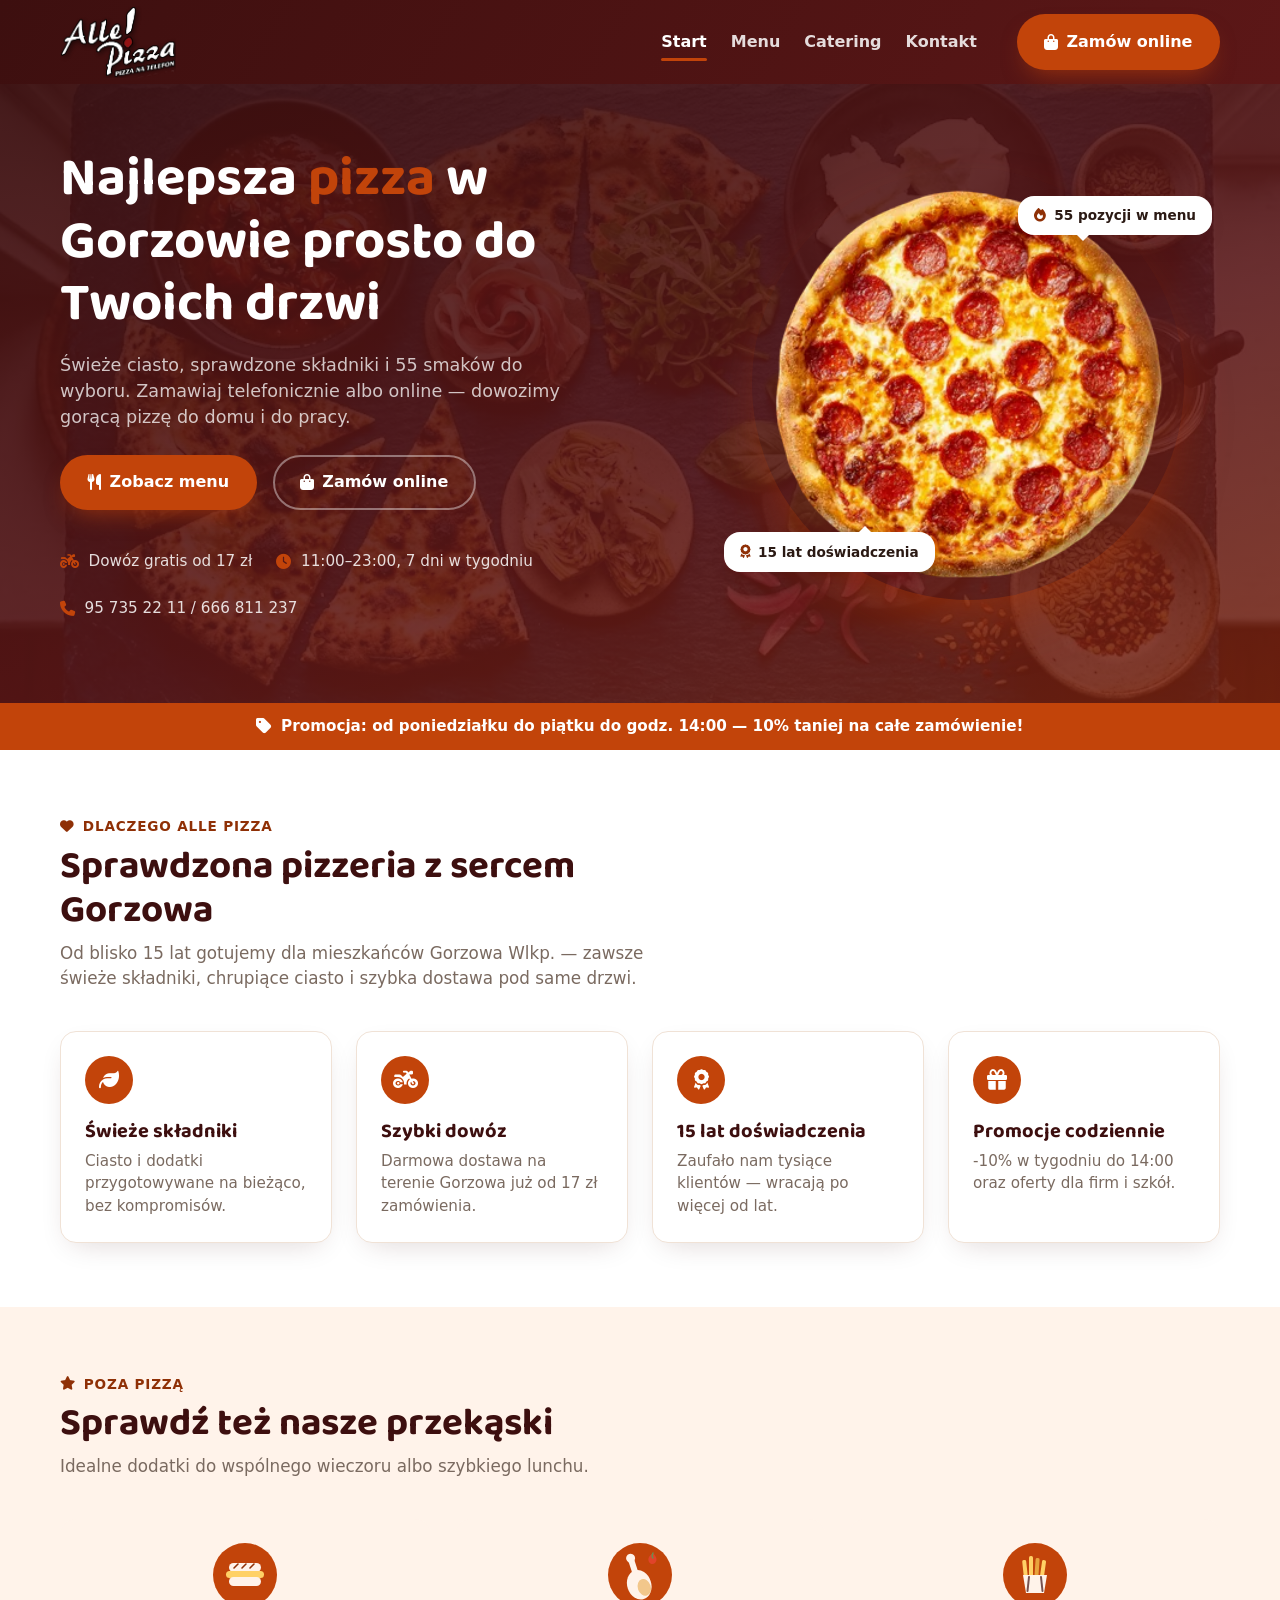
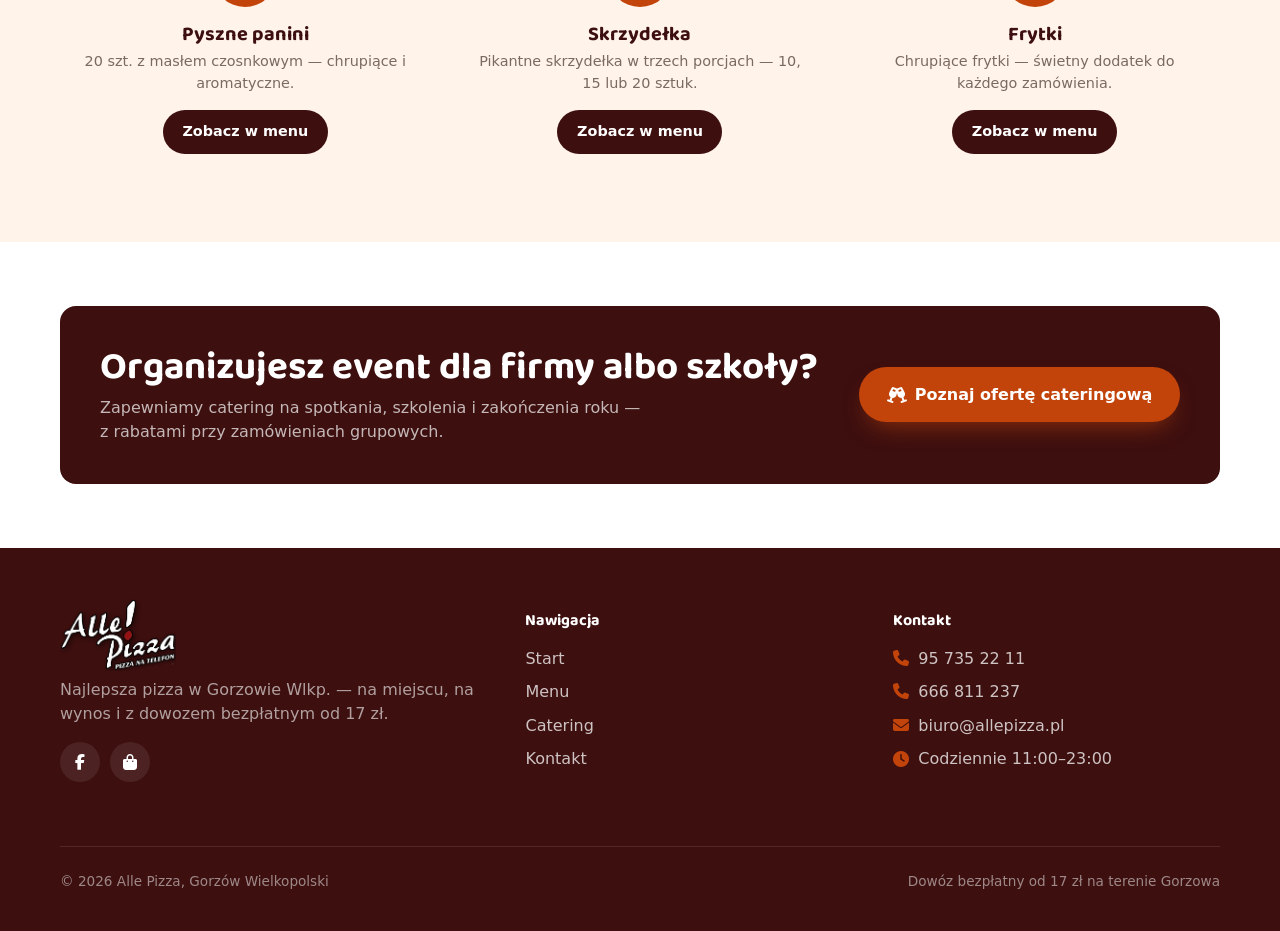
==== index.html @ 1a380988 "Add per-pizza photos, calzone freeform styling, and menu search - Real per-pizza photos for 51 of 55" ====
<!DOCTYPE html>
<html lang="pl">
<head>
  <meta charset="UTF-8" />
  <meta name="viewport" content="width=device-width, initial-scale=1.0" />
  <title>Alle Pizza Gorzów Wlkp. — najlepsza pizza na dowóz</title>
  <meta
    name="description"
    content="Alle Pizza w Gorzowie Wlkp. — pizza na telefon i online, dowóz gratis od 17 zł, 55 pozycji w menu, 15 lat doświadczenia. Zamów już dziś!"
  />

  <link rel="preconnect" href="https://fonts.googleapis.com" />
  <link rel="preconnect" href="https://fonts.gstatic.com" crossorigin />
  <link
    href="https://fonts.googleapis.com/css2?family=Baloo+2:wght@600;700;800&display=swap"
    rel="stylesheet"
  />
  <link
    rel="stylesheet"
    href="https://cdnjs.cloudflare.com/ajax/libs/font-awesome/6.5.2/css/all.min.css"
  />

  <link rel="stylesheet" href="css/base.css" />
  <link rel="stylesheet" href="css/header-nav.css" />
  <link rel="stylesheet" href="css/home.css" />
  <link rel="stylesheet" href="css/footer.css" />
</head>
<body>
  <a class="skip-link" href="#main">Przejdź do treści</a>

  <header class="header" data-header>
    <div class="container header__bar">
      <a href="index.html" class="logo">
        <img src="img/logo.webp" alt="Alle Pizza" width="241" height="149" />
      </a>

      <button class="nav__toggle" type="button" data-nav-toggle aria-expanded="false" aria-controls="primary-nav">
        <i class="fa-solid fa-bars" aria-hidden="true"></i>
        <span class="visually-hidden">Otwórz menu</span>
      </button>

      <nav class="nav" id="primary-nav" data-nav>
        <ul class="nav__list">
          <li><a class="nav__link nav__link--active" href="index.html">Start</a></li>
          <li><a class="nav__link" href="menu.html">Menu</a></li>
          <li><a class="nav__link" href="catering.html">Catering</a></li>
          <li><a class="nav__link" href="kontakt.html">Kontakt</a></li>
        </ul>
        <a class="btn btn--primary nav__cta" href="https://allepizza.papu.io/" target="_blank" rel="noopener">
          <i class="fa-solid fa-bag-shopping" aria-hidden="true"></i> Zamów online
        </a>
      </nav>
    </div>
  </header>
  <div class="nav-scrim" data-nav-scrim></div>

  <div class="mobile-callbar">
    <a href="tel:+48957352211" class="mobile-callbar__call">
      <i class="fa-solid fa-phone" aria-hidden="true"></i>
      Zadzwoń: 95 735 22 11
    </a>
    <span class="mobile-callbar__hours">
      <i class="fa-solid fa-clock" aria-hidden="true"></i>
      Czynne 11:00–23:00
    </span>
  </div>

  <main id="main">
    <section class="hero">
      <div class="hero__photo" aria-hidden="true">
        <picture>
          <source media="(max-width: 640px)" srcset="img/pizza-hero-mobile.webp">
          <img src="img/pizza-hero-desktop.webp" width="1024" height="559" alt="" loading="eager" decoding="async">
        </picture>
      </div>
      <div class="container hero__grid">
        <div>
          <h1>Najlepsza <em>pizza</em> w Gorzowie prosto do Twoich drzwi</h1>
          <p class="hero__lead">
            Świeże ciasto, sprawdzone składniki i 55 smaków do wyboru. Zamawiaj
            telefonicznie albo online — dowozimy gorącą pizzę do domu i do pracy.
          </p>
          <div class="hero__actions">
            <a class="btn btn--primary" href="menu.html"
              ><i class="fa-solid fa-utensils" aria-hidden="true"></i> Zobacz menu</a
            >
            <a
              class="btn btn--outline"
              href="https://allepizza.papu.io/"
              target="_blank"
              rel="noopener"
              ><i class="fa-solid fa-bag-shopping" aria-hidden="true"></i> Zamów
              online</a
            >
          </div>
          <div class="hero__facts">
            <span class="hero__fact"
              ><i class="fa-solid fa-motorcycle" aria-hidden="true"></i> Dowóz gratis
              od 17 zł</span
            >
            <span class="hero__fact"
              ><i class="fa-solid fa-clock" aria-hidden="true"></i> 11:00–23:00, 7 dni
              w tygodniu</span
            >
            <span class="hero__fact"
              ><i class="fa-solid fa-phone" aria-hidden="true"></i> 95 735 22 11 /
              666 811 237</span
            >
          </div>
        </div>

        <div class="hero__visual" aria-hidden="true">
          <span class="hero__chip hero__chip--top"
            ><i class="fa-solid fa-fire"></i> 55 pozycji w menu</span
          >
          <div class="hero__disc">
            <picture>
              <source media="(max-width: 640px)" srcset="img/pizza-photo-mobile.webp">
              <img src="img/pizza-photo-desktop.webp" width="360" height="360" alt="Pizza pepperoni Alle Pizza" loading="eager" decoding="async">
            </picture>
          </div>
          <span class="hero__chip hero__chip--bottom"
            ><i class="fa-solid fa-award"></i> 15 lat doświadczenia</span
          >
        </div>
      </div>
    </section>

    <div class="promo">
      <div class="container promo__inner">
        <i class="fa-solid fa-tag" aria-hidden="true"></i>
        Promocja: od poniedziałku do piątku do godz. 14:00 — 10% taniej na całe
        zamówienie!
      </div>
    </div>

    <section class="section">
      <div class="container">
        <div class="section__heading">
          <span class="section__eyebrow"
            ><i class="fa-solid fa-heart" aria-hidden="true"></i> Dlaczego Alle
            Pizza</span
          >
          <h2>Sprawdzona pizzeria z sercem Gorzowa</h2>
          <p>
            Od blisko 15 lat gotujemy dla mieszkańców Gorzowa Wlkp. — zawsze świeże
            składniki, chrupiące ciasto i szybka dostawa pod same drzwi.
          </p>
        </div>

        <div class="highlights">
          <article class="highlight-card">
            <span class="icon-badge"
              ><i class="fa-solid fa-leaf" aria-hidden="true"></i
            ></span>
            <h3>Świeże składniki</h3>
            <p>Ciasto i dodatki przygotowywane na bieżąco, bez kompromisów.</p>
          </article>
          <article class="highlight-card">
            <span class="icon-badge"
              ><i class="fa-solid fa-motorcycle" aria-hidden="true"></i
            ></span>
            <h3>Szybki dowóz</h3>
            <p>Darmowa dostawa na terenie Gorzowa już od 17 zł zamówienia.</p>
          </article>
          <article class="highlight-card">
            <span class="icon-badge"
              ><i class="fa-solid fa-award" aria-hidden="true"></i
            ></span>
            <h3>15 lat doświadczenia</h3>
            <p>Zaufało nam tysiące klientów — wracają po więcej od lat.</p>
          </article>
          <article class="highlight-card">
            <span class="icon-badge"
              ><i class="fa-solid fa-gift" aria-hidden="true"></i
            ></span>
            <h3>Promocje codziennie</h3>
            <p>-10% w tygodniu do 14:00 oraz oferty dla firm i szkół.</p>
          </article>
        </div>
      </div>
    </section>

    <section class="section section--cream">
      <div class="container">
        <div class="section__heading">
          <span class="section__eyebrow"
            ><i class="fa-solid fa-star" aria-hidden="true"></i> Poza pizzą</span
          >
          <h2>Sprawdź też nasze przekąski</h2>
          <p>Idealne dodatki do wspólnego wieczoru albo szybkiego lunchu.</p>
        </div>

        <div class="teaser-grid">
          <article class="teaser-card">
            <img src="img/icons/panini.svg" alt="" class="snack-icon" width="64" height="64" loading="lazy">
            <h3>Pyszne panini</h3>
            <p>20 szt. z masłem czosnkowym — chrupiące i aromatyczne.</p>
            <a class="btn btn--dark btn--sm" href="menu.html#przekaski">Zobacz w menu</a>
          </article>
          <article class="teaser-card">
            <img src="img/icons/skrzydelka.svg" alt="" class="snack-icon" width="64" height="64" loading="lazy">
            <h3>Skrzydełka</h3>
            <p>Pikantne skrzydełka w trzech porcjach — 10, 15 lub 20 sztuk.</p>
            <a class="btn btn--dark btn--sm" href="menu.html#przekaski">Zobacz w menu</a>
          </article>
          <article class="teaser-card">
            <img src="img/icons/frytki.svg" alt="" class="snack-icon" width="64" height="64" loading="lazy">
            <h3>Frytki</h3>
            <p>Chrupiące frytki — świetny dodatek do każdego zamówienia.</p>
            <a class="btn btn--dark btn--sm" href="menu.html#przekaski">Zobacz w menu</a>
          </article>
        </div>
      </div>
    </section>

    <section class="section">
      <div class="container">
        <div class="cta-banner">
          <div>
            <h2>Organizujesz event dla firmy albo szkoły?</h2>
            <p>
              Zapewniamy catering na spotkania, szkolenia i zakończenia roku — z
              rabatami przy zamówieniach grupowych.
            </p>
          </div>
          <a class="btn btn--primary" href="catering.html"
            ><i class="fa-solid fa-champagne-glasses" aria-hidden="true"></i>
            Poznaj ofertę cateringową</a
          >
        </div>
      </div>
    </section>
  </main>

  <footer class="footer">
    <div class="container footer__grid">
      <div>
        <a href="index.html" class="logo footer__logo">
          <img src="img/logo.webp" alt="Alle Pizza" width="241" height="149" />
        </a>
        <p class="footer__tagline">
          Najlepsza pizza w Gorzowie Wlkp. — na miejscu, na wynos i z dowozem
          bezpłatnym od 17 zł.
        </p>
        <div class="footer__social">
          <a
            href="https://www.facebook.com/pages/ALLE-Pizza/259133014165395"
            target="_blank"
            rel="noopener"
            aria-label="Alle Pizza na Facebooku"
            ><i class="fa-brands fa-facebook-f" aria-hidden="true"></i
          ></a>
          <a
            href="https://allepizza.papu.io/"
            target="_blank"
            rel="noopener"
            aria-label="Zamów online"
            ><i class="fa-solid fa-bag-shopping" aria-hidden="true"></i
          ></a>
        </div>
      </div>

      <div>
        <h3 class="footer__heading">Nawigacja</h3>
        <ul class="footer__list">
          <li><a href="index.html">Start</a></li>
          <li><a href="menu.html">Menu</a></li>
          <li><a href="catering.html">Catering</a></li>
          <li><a href="kontakt.html">Kontakt</a></li>
        </ul>
      </div>

      <div>
        <h3 class="footer__heading">Kontakt</h3>
        <ul class="footer__list">
          <li class="footer__item">
            <i class="fa-solid fa-phone" aria-hidden="true"></i>
            <a href="tel:+48957352211">95 735 22 11</a>
          </li>
          <li class="footer__item">
            <i class="fa-solid fa-phone" aria-hidden="true"></i>
            <a href="tel:+48666811237">666 811 237</a>
          </li>
          <li class="footer__item">
            <i class="fa-solid fa-envelope" aria-hidden="true"></i>
            <a href="mailto:biuro@allepizza.pl">biuro@allepizza.pl</a>
          </li>
          <li class="footer__item">
            <i class="fa-solid fa-clock" aria-hidden="true"></i>
            <span>Codziennie 11:00–23:00</span>
          </li>
        </ul>
      </div>
    </div>

    <div class="container footer__bottom">
      <span>&copy; <span data-year></span> Alle Pizza, Gorzów Wielkopolski</span>
      <span>Dowóz bezpłatny od 17 zł na terenie Gorzowa</span>
    </div>
  </footer>

  <script src="js/script.js"></script>
</body>
</html>
---- css/base.css ----
/* ===== 01. RESET ===== */
*,
*::before,
*::after {
  box-sizing: border-box;
}

* {
  margin: 0;
}

html {
  -webkit-text-size-adjust: 100%;
}

body {
  min-height: 100svh;
  line-height: 1.5;
  -webkit-font-smoothing: antialiased;
}

img,
picture,
svg {
  display: block;
  max-width: 100%;
}

input,
button,
textarea,
select {
  font: inherit;
}

a {
  color: inherit;
  text-decoration: none;
}

ul,
ol {
  list-style: none;
  padding: 0;
}

table {
  border-collapse: collapse;
  width: 100%;
}

@media (prefers-reduced-motion: reduce) {
  *,
  *::before,
  *::after {
    animation-duration: 0.01ms !important;
    animation-iteration-count: 1 !important;
    transition-duration: 0.01ms !important;
    scroll-behavior: auto !important;
  }
}

/* ===== 02. CSS CUSTOM PROPERTIES ===== */
:root {
  /* Colors — warm red/orange palette close to Alle Pizza's original brand red */
  --navy: #3d0f0f;
  --navy-light: #5c1717;
  --orange: #c2440a;
  --orange-dark: #8f3006;
  --cream: #fff3ea;
  --white: #ffffff;
  --text: #2b1a14;
  --text-muted: #7a6a60;
  --border: #f0e2d6;
  --success: #2f9e59;

  /* Typography */
  --font-display: "Baloo 2", "Segoe UI", system-ui, sans-serif;
  --font-body:
    system-ui, -apple-system, "Segoe UI", Roboto, Arial, sans-serif;

  /* Spacing */
  --space-xs: 0.5rem;
  --space-sm: 1rem;
  --space-md: 1.5rem;
  --space-lg: 2.5rem;
  --space-xl: 4rem;

  /* Misc */
  --radius-sm: 8px;
  --radius-md: 16px;
  --radius-pill: 999px;
  --shadow-card: 0 10px 30px -12px rgba(61, 15, 15, 0.2);
  --container-width: 1160px;
}

/* ===== 03. BASE TYPOGRAPHY ===== */
body {
  font-family: var(--font-body);
  color: var(--text);
  background: var(--white);
}

h1,
h2,
h3,
h4 {
  font-family: var(--font-display);
  font-weight: 700;
  line-height: 1.15;
  color: var(--navy);
}

h1 {
  font-size: clamp(2.2rem, 4vw + 1rem, 3.4rem);
}

h2 {
  font-size: clamp(1.7rem, 2.5vw + 1rem, 2.4rem);
}

h3 {
  font-size: 1.25rem;
}

p {
  color: var(--text-muted);
}

/* ===== 04. LAYOUT UTILITIES ===== */
.container {
  width: min(100% - 2.5rem, var(--container-width));
  margin-inline: auto;
}

.section {
  padding-block: var(--space-xl);
}

.section--cream {
  background: var(--cream);
}

.section__eyebrow {
  display: inline-flex;
  align-items: center;
  gap: 0.5rem;
  color: var(--orange-dark);
  font-weight: 700;
  text-transform: uppercase;
  letter-spacing: 0.06em;
  font-size: 0.85rem;
  margin-bottom: var(--space-xs);
}

.section__heading {
  max-width: 40rem;
  margin-bottom: var(--space-lg);
}

.section__heading p {
  margin-top: var(--space-xs);
  font-size: 1.05rem;
}

.visually-hidden {
  position: absolute;
  width: 1px;
  height: 1px;
  padding: 0;
  margin: -1px;
  overflow: hidden;
  clip: rect(0, 0, 0, 0);
  white-space: nowrap;
  border: 0;
}

/* ===== 05. BUTTONS ===== */
.btn {
  display: inline-flex;
  align-items: center;
  justify-content: center;
  gap: 0.5rem;
  padding: 0.85rem 1.6rem;
  border-radius: var(--radius-pill);
  font-weight: 700;
  font-size: 1rem;
  border: 2px solid transparent;
  cursor: pointer;
  transition:
    transform 0.15s ease,
    box-shadow 0.15s ease,
    background-color 0.15s ease,
    color 0.15s ease;
}

.btn:focus-visible {
  outline: 3px solid var(--orange-dark);
  outline-offset: 2px;
}

.btn--primary {
  background: var(--orange);
  color: var(--white);
  box-shadow: 0 12px 24px -10px rgba(194, 68, 10, 0.65);
}

.btn--primary:hover {
  background: var(--orange-dark);
  transform: translateY(-1px);
}

.btn--outline {
  background: transparent;
  color: var(--white);
  border-color: rgba(255, 255, 255, 0.4);
}

.btn--outline:hover {
  border-color: var(--white);
  transform: translateY(-1px);
}

.btn--dark {
  background: var(--navy);
  color: var(--white);
}

.btn--dark:hover {
  background: var(--navy-light);
  transform: translateY(-1px);
}

.btn--sm {
  padding: 0.55rem 1.1rem;
  font-size: 0.9rem;
}

/* ===== 06. ICON BADGE ===== */
.icon-badge {
  display: inline-flex;
  align-items: center;
  justify-content: center;
  width: 3rem;
  height: 3rem;
  border-radius: 50%;
  background: var(--orange);
  color: var(--white);
  font-size: 1.25rem;
  flex-shrink: 0;
}

.icon-badge--lg {
  width: 4rem;
  height: 4rem;
  font-size: 1.6rem;
}

.icon-badge--navy {
  background: var(--navy);
}

/* ===== 07. SKIP LINK ===== */
.skip-link {
  position: absolute;
  top: -3rem;
  left: var(--space-sm);
  background: var(--navy);
  color: var(--white);
  padding: 0.75rem 1.25rem;
  border-radius: var(--radius-sm);
  z-index: 200;
  transition: top 0.15s ease;
}

.skip-link:focus {
  top: var(--space-sm);
}

/* ===== 08. PAGE HERO (Menu / Catering / Kontakt banner) ===== */
.page-hero {
  position: relative;
  overflow: hidden;
  color: var(--white);
  padding-block: var(--space-lg);
  text-align: center;
}

.page-hero__photo {
  position: absolute;
  inset: 0;
  z-index: 0;
}

.page-hero__photo picture,
.page-hero__photo img {
  display: block;
  width: 100%;
  height: 100%;
  object-fit: cover;
}

.page-hero::before {
  content: "";
  position: absolute;
  inset: 0;
  z-index: 1;
  background: linear-gradient(120deg, rgba(61, 15, 15, 0.9), rgba(92, 23, 23, 0.82));
}

.page-hero > .container {
  position: relative;
  z-index: 2;
}

.page-hero h1 {
  color: var(--white);
  margin-bottom: 0.4rem;
}

.page-hero p {
  color: rgba(255, 255, 255, 0.7);
}
---- css/header-nav.css ----
/* ===== 01. HEADER SHELL ===== */
.header {
  position: sticky;
  top: 0;
  z-index: 100;
  background: linear-gradient(120deg, var(--navy), var(--navy-light));
  color: var(--white);
  transition: box-shadow 0.2s ease;
}

.header--scrolled {
  box-shadow: 0 12px 30px -14px rgba(0, 0, 0, 0.6);
}

.header__bar {
  display: flex;
  align-items: center;
  justify-content: space-between;
  gap: var(--space-md);
  padding-block: 0.9rem;
}

/* ===== 03. LOGO ===== */
.logo {
  display: inline-flex;
  align-items: center;
}

.logo img {
  display: block;
  height: 4.5rem;
  width: auto;
  margin-block: -0.85rem;
}

/* ===== 04. NAV ===== */
.nav {
  display: flex;
  align-items: center;
  gap: var(--space-lg);
}

.nav__list {
  display: flex;
  align-items: center;
  gap: var(--space-md);
  font-weight: 600;
}

.nav__link {
  position: relative;
  padding-block: 0.35rem;
  color: rgba(255, 255, 255, 0.85);
}

.nav__link:hover {
  color: var(--white);
}

.nav__link--active {
  color: var(--white);
}

.nav__link--active::after {
  content: "";
  position: absolute;
  left: 0;
  right: 0;
  bottom: -4px;
  height: 3px;
  border-radius: var(--radius-pill);
  background: var(--orange);
}

.nav__cta {
  display: none;
}

/* ===== 05. MOBILE TOGGLE ===== */
.nav__toggle {
  display: none;
  background: none;
  border: none;
  color: var(--white);
  font-size: 1.5rem;
  padding: 0.25rem;
  cursor: pointer;
}

.nav__toggle:focus-visible {
  outline: 2px solid var(--orange);
  outline-offset: 2px;
}

@media (min-width: 861px) {
  .nav__cta {
    display: inline-flex;
  }
}

@media (max-width: 860px) {
  .nav__toggle {
    display: inline-flex;
  }

  .nav {
    position: fixed;
    inset: 0 0 0 30%;
    flex-direction: column;
    align-items: stretch;
    justify-content: flex-start;
    gap: 0;
    background: var(--navy);
    padding: 5.5rem var(--space-md) var(--space-md);
    transform: translateX(100%);
    transition: transform 0.25s ease;
  }

  .nav.is-open {
    transform: translateX(0);
  }

  .nav__list {
    flex-direction: column;
    align-items: stretch;
    gap: 0;
  }

  .nav__link {
    display: block;
    padding: 0.9rem 0;
    border-bottom: 1px solid rgba(255, 255, 255, 0.08);
  }

  .nav__cta {
    display: inline-flex;
    margin-top: var(--space-md);
  }
}

.nav-scrim {
  display: none;
}

.nav-scrim.is-open {
  display: block;
  position: fixed;
  inset: 0;
  background: rgba(12, 18, 48, 0.55);
  z-index: 90;
}

/* ===== 06. MOBILE CALL BAR ===== */
.mobile-callbar {
  display: none;
}

@media (max-width: 640px) {
  body {
    padding-bottom: 4.5rem;
  }

  .mobile-callbar {
    display: flex;
    align-items: center;
    justify-content: space-between;
    gap: 0.6rem;
    position: fixed;
    left: 0;
    right: 0;
    bottom: 0;
    z-index: 95;
    background: var(--navy);
    padding: 0.65rem 0.75rem;
    box-shadow: 0 -10px 24px -12px rgba(0, 0, 0, 0.5);
  }

  .mobile-callbar__call {
    display: inline-flex;
    align-items: center;
    justify-content: center;
    gap: 0.5rem;
    flex: 1;
    background: var(--orange);
    color: var(--white);
    font-weight: 700;
    font-size: 0.9rem;
    padding: 0.7rem 1rem;
    border-radius: var(--radius-pill);
  }

  .mobile-callbar__hours {
    display: inline-flex;
    align-items: center;
    gap: 0.35rem;
    color: rgba(255, 255, 255, 0.85);
    font-size: 0.78rem;
    white-space: nowrap;
    flex-shrink: 0;
  }

  .mobile-callbar__hours i {
    color: var(--orange);
  }
}
---- css/home.css ----
/* ===== 01. HERO ===== */
.hero {
  color: var(--white);
  padding-block: var(--space-xl) calc(var(--space-xl) * 1.3);
  position: relative;
  overflow: hidden;
}

.hero__photo {
  position: absolute;
  inset: 0;
  z-index: 0;
}

.hero__photo picture,
.hero__photo img {
  display: block;
  width: 100%;
  height: 100%;
  object-fit: cover;
}

.hero::before {
  content: "";
  position: absolute;
  inset: 0;
  z-index: 1;
  background: linear-gradient(160deg, rgba(61, 15, 15, 0.93) 0%, rgba(92, 23, 23, 0.88) 60%, rgba(122, 36, 16, 0.85) 100%);
}

.hero__grid {
  position: relative;
  z-index: 2;
  display: grid;
  grid-template-columns: 1.1fr 0.9fr;
  gap: var(--space-lg);
  align-items: center;
}

.hero h1 {
  color: var(--white);
  margin-bottom: var(--space-sm);
}

.hero h1 em {
  font-style: normal;
  color: var(--orange);
}

.hero__lead {
  color: rgba(255, 255, 255, 0.75);
  font-size: 1.1rem;
  max-width: 32rem;
  margin-bottom: var(--space-md);
}

.hero__actions {
  display: flex;
  flex-wrap: wrap;
  gap: var(--space-sm);
  margin-bottom: var(--space-lg);
}

.hero__facts {
  display: flex;
  flex-wrap: wrap;
  gap: var(--space-md);
}

.hero__fact {
  display: flex;
  align-items: center;
  gap: 0.6rem;
  font-size: 0.95rem;
  color: rgba(255, 255, 255, 0.85);
}

.hero__fact i {
  color: var(--orange);
}

/* ===== 02. HERO VISUAL (photo disc) ===== */
.hero__visual {
  position: relative;
  display: grid;
  place-items: center;
}

.hero__disc {
  position: relative;
  z-index: 1;
  width: min(27rem, 100%);
  aspect-ratio: 1;
  border-radius: 50%;
  overflow: hidden;
  box-shadow: 0 30px 60px -20px rgba(194, 68, 10, 0.55);
}

.hero__disc picture {
  display: block;
  width: 100%;
  height: 100%;
}

.hero__disc img {
  display: block;
  width: 100%;
  height: 100%;
  object-fit: cover;
  animation: hero-disc-spin 35s linear infinite;
}

@keyframes hero-disc-spin {
  from {
    transform: rotate(0deg);
  }
  to {
    transform: rotate(360deg);
  }
}

@media (prefers-reduced-motion: reduce) {
  .hero__disc img {
    animation: none;
  }
}

.hero__chip {
  position: absolute;
  z-index: 2;
  display: flex;
  align-items: center;
  gap: 0.5rem;
  background: var(--white);
  color: var(--text);
  padding: 0.6rem 1rem;
  border-radius: var(--radius-md);
  box-shadow: var(--shadow-card);
  font-weight: 700;
  font-size: 0.85rem;
}

.hero__chip i {
  color: var(--orange-dark);
}

/* Speech-bubble tail, pointing toward the center of the pizza */
.hero__chip::after {
  content: "";
  position: absolute;
  width: 0;
  height: 0;
  border: 7px solid transparent;
}

.hero__chip--top {
  top: 1.75rem;
  right: 0.5rem;
}

.hero__chip--top::after {
  bottom: -6px;
  left: 30%;
  border-bottom: none;
  border-top-color: var(--white);
}

.hero__chip--bottom {
  bottom: 1.75rem;
  left: 0.5rem;
}

.hero__chip--bottom::after {
  top: -6px;
  right: 30%;
  border-top: none;
  border-bottom-color: var(--white);
}

/* ===== 03. PROMO RIBBON ===== */
.promo {
  background: var(--orange);
  color: var(--white);
}

.promo__inner {
  display: flex;
  flex-wrap: wrap;
  align-items: center;
  justify-content: center;
  gap: 0.6rem;
  padding-block: 0.75rem;
  text-align: center;
  font-weight: 700;
  font-size: 0.95rem;
}

.promo__inner i {
  font-size: 1.1rem;
}

/* ===== 04. HIGHLIGHTS ===== */
.highlights {
  display: grid;
  grid-template-columns: repeat(4, 1fr);
  gap: var(--space-md);
}

.highlight-card {
  background: var(--white);
  border: 1px solid var(--border);
  border-radius: var(--radius-md);
  padding: var(--space-md);
  text-align: left;
  box-shadow: var(--shadow-card);
}

.highlight-card .icon-badge {
  margin-bottom: var(--space-sm);
}

.highlight-card h3 {
  margin-bottom: 0.4rem;
}

.highlight-card p {
  font-size: 0.95rem;
}

/* ===== 05. TEASER PRODUCTS ===== */
.teaser-grid {
  display: grid;
  grid-template-columns: repeat(3, 1fr);
  gap: var(--space-md);
}

.teaser-card {
  background: var(--cream);
  border-radius: var(--radius-md);
  padding: var(--space-md);
  text-align: center;
  transition: transform 0.15s ease;
}

.teaser-card:hover {
  transform: translateY(-4px);
}

.teaser-card .icon-badge {
  margin-inline: auto;
  margin-bottom: var(--space-sm);
}

.teaser-card .snack-icon {
  display: block;
  width: 4rem;
  height: 4rem;
  margin-inline: auto;
  margin-bottom: var(--space-sm);
}

.teaser-card h3 {
  margin-bottom: 0.3rem;
}

.teaser-card p {
  font-size: 0.9rem;
  margin-bottom: var(--space-sm);
}

/* ===== 06. CATERING CTA ===== */
.cta-banner {
  background: var(--navy);
  color: var(--white);
  border-radius: var(--radius-md);
  padding: var(--space-lg);
  display: flex;
  align-items: center;
  justify-content: space-between;
  gap: var(--space-lg);
  flex-wrap: wrap;
}

.cta-banner h2 {
  color: var(--white);
  margin-bottom: 0.4rem;
}

.cta-banner p {
  color: rgba(255, 255, 255, 0.7);
  max-width: 34rem;
}

/* ===== 07. RESPONSIVE ===== */
@media (max-width: 900px) {
  .hero__grid {
    grid-template-columns: 1fr;
  }

  .hero__visual {
    order: -1;
  }

  .hero__disc {
    width: 17rem;
  }

  .highlights {
    grid-template-columns: repeat(2, 1fr);
  }

  .teaser-grid {
    grid-template-columns: 1fr;
  }
}

@media (max-width: 560px) {
  .highlights {
    grid-template-columns: 1fr;
  }

  .cta-banner {
    flex-direction: column;
    align-items: flex-start;
  }
}
---- css/footer.css ----
/* ===== 01. FOOTER SHELL ===== */
.footer {
  background: var(--navy);
  color: rgba(255, 255, 255, 0.75);
  padding-block: var(--space-xl) var(--space-lg);
}

.footer__grid {
  display: grid;
  grid-template-columns: 1.3fr 1fr 1fr;
  gap: var(--space-lg);
}

.footer__heading {
  color: var(--white);
  font-size: 1rem;
  margin-bottom: var(--space-sm);
}

.footer__logo {
  margin-bottom: var(--space-sm);
}

.footer__tagline {
  max-width: 26rem;
  color: rgba(255, 255, 255, 0.6);
}

/* ===== 02. FOOTER LISTS/LINKS ===== */
.footer__list {
  display: flex;
  flex-direction: column;
  gap: 0.6rem;
}

.footer__list a:hover {
  color: var(--orange);
}

.footer__item {
  display: inline-flex;
  align-items: flex-start;
  gap: 0.6rem;
}

.footer__item i {
  color: var(--orange);
  margin-top: 0.2rem;
  flex-shrink: 0;
}

/* ===== 03. SOCIAL/PLATFORM ICONS ===== */
.footer__social {
  display: flex;
  gap: 0.6rem;
  margin-top: var(--space-sm);
}

.footer__social a {
  display: inline-flex;
  align-items: center;
  justify-content: center;
  width: 2.5rem;
  height: 2.5rem;
  border-radius: 50%;
  background: rgba(255, 255, 255, 0.08);
  color: var(--white);
  transition:
    background-color 0.15s ease,
    transform 0.15s ease;
}

.footer__social a:hover {
  background: var(--orange);
  transform: translateY(-2px);
}

/* ===== 04. BOTTOM BAR ===== */
.footer__bottom {
  margin-top: var(--space-xl);
  padding-top: var(--space-md);
  border-top: 1px solid rgba(255, 255, 255, 0.1);
  display: flex;
  flex-wrap: wrap;
  gap: var(--space-sm);
  justify-content: space-between;
  font-size: 0.85rem;
  color: rgba(255, 255, 255, 0.5);
}

@media (max-width: 780px) {
  .footer__grid {
    grid-template-columns: 1fr;
    gap: var(--space-lg);
  }
}
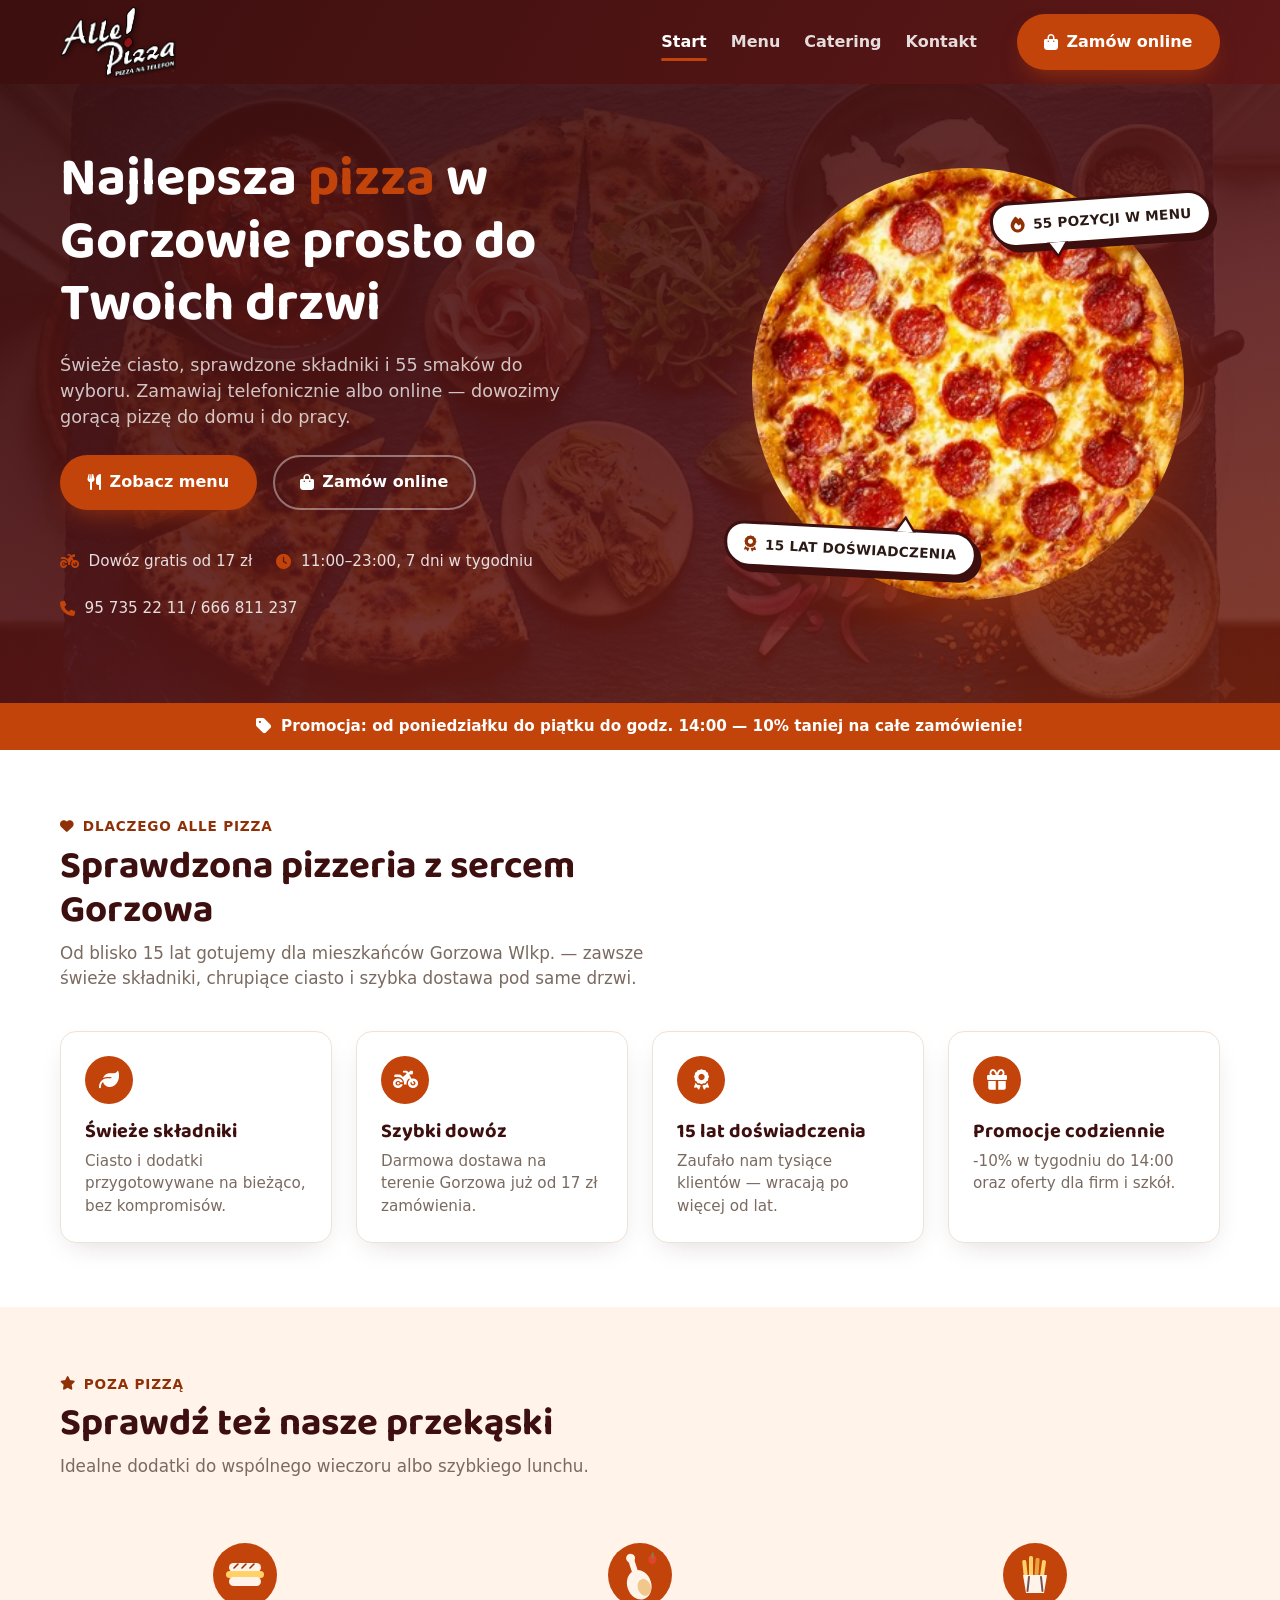
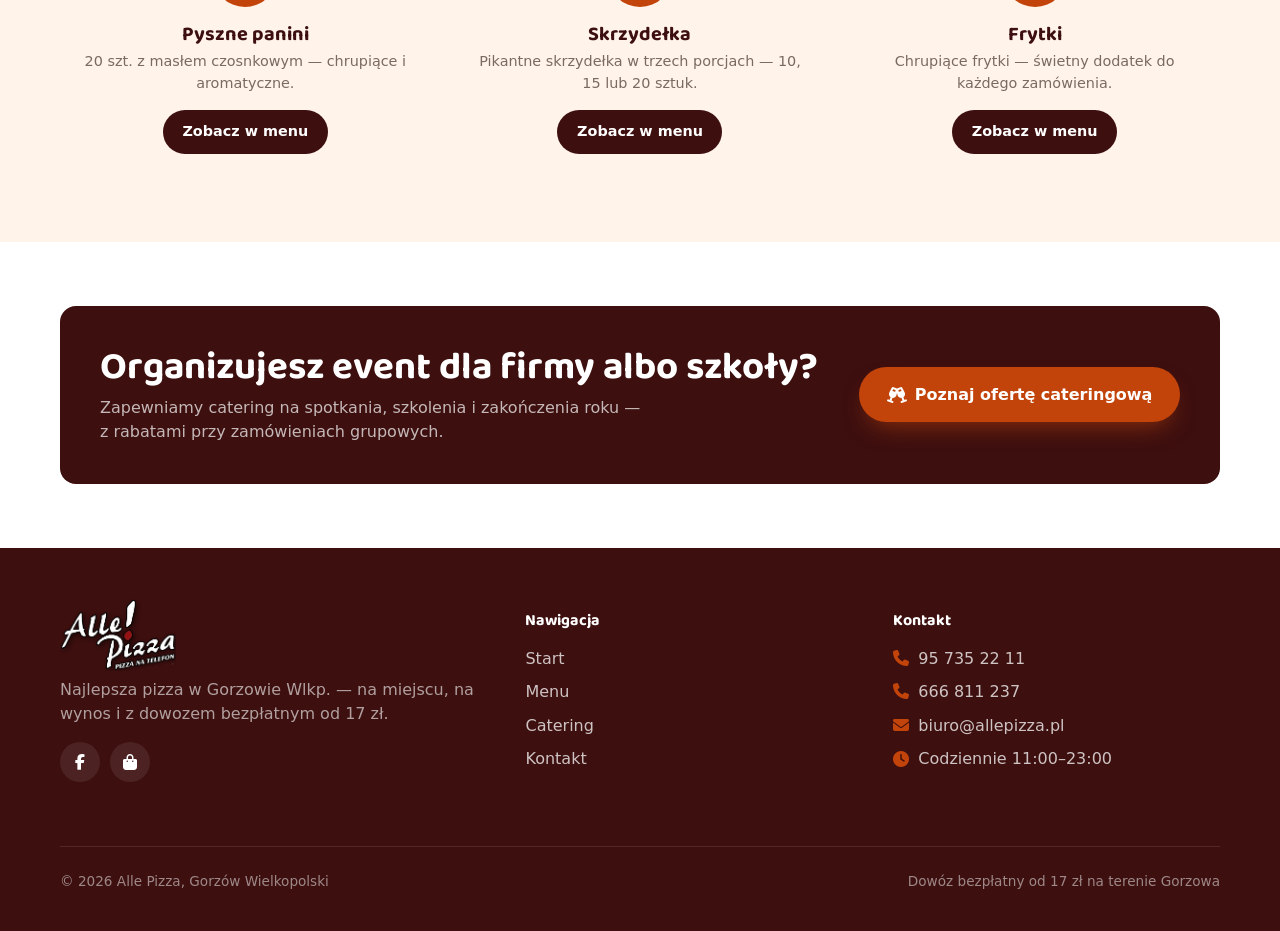
==== commit aff72b5a: "Polish hero visuals, mobile call popup, and mobile nav dropdown Zoom the hero pizza photo to fill it" ====
--- a/index.html
+++ b/index.html
@@ -9,6 +9,11 @@
     content="Alle Pizza w Gorzowie Wlkp. — pizza na telefon i online, dowóz gratis od 17 zł, 55 pozycji w menu, 15 lat doświadczenia. Zamów już dziś!"
   />
 
+  <link rel="icon" type="image/svg+xml" href="img/favicon.svg" />
+  <link rel="icon" type="image/png" sizes="48x48" href="img/favicon-48.png" />
+  <link rel="icon" type="image/png" sizes="96x96" href="img/favicon-96.png" />
+  <link rel="apple-touch-icon" href="img/apple-touch-icon.png" />
+
   <link rel="preconnect" href="https://fonts.googleapis.com" />
   <link rel="preconnect" href="https://fonts.gstatic.com" crossorigin />
   <link
@@ -35,7 +40,11 @@
       </a>
 
       <button class="nav__toggle" type="button" data-nav-toggle aria-expanded="false" aria-controls="primary-nav">
-        <i class="fa-solid fa-bars" aria-hidden="true"></i>
+        <span class="nav__toggle-bars" aria-hidden="true">
+          <span></span>
+          <span></span>
+          <span></span>
+        </span>
         <span class="visually-hidden">Otwórz menu</span>
       </button>
 
@@ -55,14 +64,34 @@
   <div class="nav-scrim" data-nav-scrim></div>
 
   <div class="mobile-callbar">
-    <a href="tel:+48957352211" class="mobile-callbar__call">
-      <i class="fa-solid fa-phone" aria-hidden="true"></i>
-      Zadzwoń: 95 735 22 11
-    </a>
     <span class="mobile-callbar__hours">
       <i class="fa-solid fa-clock" aria-hidden="true"></i>
       Czynne 11:00–23:00
     </span>
+    <button
+      type="button"
+      class="mobile-callbar__call"
+      data-call-toggle
+      aria-haspopup="dialog"
+      aria-expanded="false"
+    >
+      <i class="fa-solid fa-phone" aria-hidden="true"></i>
+      Zadzwoń
+    </button>
+  </div>
+
+  <div class="call-modal" data-call-modal>
+    <div class="call-modal__scrim" data-call-modal-scrim></div>
+    <div class="call-modal__panel" role="dialog" aria-modal="true" aria-label="Wybierz numer telefonu">
+      <h2 class="call-modal__title">Wybierz numer</h2>
+      <a href="tel:+48957352211" class="call-modal__option">
+        <i class="fa-solid fa-phone" aria-hidden="true"></i> 95 735 22 11
+      </a>
+      <a href="tel:+48666811237" class="call-modal__option">
+        <i class="fa-solid fa-phone" aria-hidden="true"></i> 666 811 237
+      </a>
+      <button type="button" class="call-modal__cancel" data-call-modal-close>Anuluj</button>
+    </div>
   </div>
 
   <main id="main">
--- a/css/header-nav.css
+++ b/css/header-nav.css
@@ -79,10 +79,11 @@
 /* ===== 05. MOBILE TOGGLE ===== */
 .nav__toggle {
   display: none;
+  align-items: center;
+  justify-content: center;
   background: none;
   border: none;
   color: var(--white);
-  font-size: 1.5rem;
   padding: 0.25rem;
   cursor: pointer;
 }
@@ -92,6 +93,54 @@
   outline-offset: 2px;
 }
 
+/* Hamburger bars that spring into an X when the menu opens */
+.nav__toggle-bars {
+  position: relative;
+  display: inline-block;
+  width: 22px;
+  height: 16px;
+}
+
+.nav__toggle-bars span {
+  position: absolute;
+  left: 0;
+  width: 100%;
+  height: 2px;
+  border-radius: var(--radius-pill);
+  background: var(--white);
+  transition: transform 0.35s cubic-bezier(0.68, -0.5, 0.27, 1.4),
+    opacity 0.2s ease, background-color 0.2s ease;
+}
+
+.nav__toggle-bars span:nth-child(1) {
+  top: 0;
+}
+
+.nav__toggle-bars span:nth-child(2) {
+  top: 7px;
+}
+
+.nav__toggle-bars span:nth-child(3) {
+  top: 14px;
+}
+
+.nav__toggle[aria-expanded="true"] .nav__toggle-bars span {
+  background: var(--orange);
+}
+
+.nav__toggle[aria-expanded="true"] .nav__toggle-bars span:nth-child(1) {
+  transform: translateY(7px) rotate(45deg);
+}
+
+.nav__toggle[aria-expanded="true"] .nav__toggle-bars span:nth-child(2) {
+  opacity: 0;
+  transform: scaleX(0);
+}
+
+.nav__toggle[aria-expanded="true"] .nav__toggle-bars span:nth-child(3) {
+  transform: translateY(-7px) rotate(-45deg);
+}
+
 @media (min-width: 861px) {
   .nav__cta {
     display: inline-flex;
@@ -104,20 +153,31 @@
   }
 
   .nav {
-    position: fixed;
-    inset: 0 0 0 30%;
+    position: absolute;
+    top: calc(100% + 0.75rem);
+    right: 1.25rem;
+    z-index: 95;
     flex-direction: column;
     align-items: stretch;
     justify-content: flex-start;
     gap: 0;
-    background: var(--navy);
-    padding: 5.5rem var(--space-md) var(--space-md);
-    transform: translateX(100%);
-    transition: transform 0.25s ease;
+    width: min(16rem, calc(100vw - 2.5rem));
+    background: var(--white);
+    color: var(--text);
+    border: 3px solid var(--navy);
+    border-radius: 1.3rem 1.6rem 1.5rem 1.7rem;
+    box-shadow: 5px 5px 0 var(--navy);
+    padding: var(--space-md);
+    opacity: 0;
+    visibility: hidden;
+    transform: translateY(-0.75rem);
+    transition: transform 0.25s ease, opacity 0.2s ease, visibility 0.25s;
   }
 
   .nav.is-open {
-    transform: translateX(0);
+    opacity: 1;
+    visibility: visible;
+    transform: translateY(0);
   }
 
   .nav__list {
@@ -129,11 +189,18 @@
   .nav__link {
     display: block;
     padding: 0.9rem 0;
-    border-bottom: 1px solid rgba(255, 255, 255, 0.08);
+    color: var(--text);
+    border-bottom: 1px solid var(--border);
+  }
+
+  .nav__link:hover,
+  .nav__link--active {
+    color: var(--orange-dark);
   }
 
   .nav__cta {
     display: inline-flex;
+    justify-content: center;
     margin-top: var(--space-md);
   }
 }
@@ -179,14 +246,16 @@
     display: inline-flex;
     align-items: center;
     justify-content: center;
-    gap: 0.5rem;
-    flex: 1;
+    flex-shrink: 0;
+    gap: 0.4rem;
     background: var(--orange);
     color: var(--white);
     font-weight: 700;
-    font-size: 0.9rem;
-    padding: 0.7rem 1rem;
+    font-size: 0.8rem;
+    padding: 0.5rem 0.9rem;
+    border: none;
     border-radius: var(--radius-pill);
+    cursor: pointer;
   }
 
   .mobile-callbar__hours {
@@ -203,3 +272,73 @@
     color: var(--orange);
   }
 }
+
+/* ===== 07. CALL MODAL (choose phone number) ===== */
+.call-modal {
+  display: none;
+}
+
+.call-modal.is-open {
+  display: block;
+  position: fixed;
+  inset: 0;
+  z-index: 110;
+}
+
+.call-modal__scrim {
+  position: absolute;
+  inset: 0;
+  background: rgba(12, 18, 48, 0.55);
+}
+
+.call-modal__panel {
+  position: absolute;
+  left: 50%;
+  bottom: 1.25rem;
+  transform: translateX(-50%);
+  width: min(22rem, calc(100vw - 2rem));
+  background: var(--white);
+  border-radius: var(--radius-md);
+  padding: var(--space-md);
+  box-shadow: var(--shadow-card);
+}
+
+.call-modal__title {
+  margin-bottom: var(--space-sm);
+  font-size: 1.1rem;
+  text-align: center;
+}
+
+.call-modal__option {
+  display: flex;
+  align-items: center;
+  justify-content: center;
+  gap: 0.6rem;
+  background: var(--cream);
+  color: var(--text);
+  font-weight: 700;
+  padding: 0.85rem 1rem;
+  border-radius: var(--radius-md);
+  margin-bottom: 0.6rem;
+}
+
+.call-modal__option i {
+  color: var(--orange-dark);
+}
+
+.call-modal__option:last-of-type {
+  margin-bottom: 0;
+}
+
+.call-modal__cancel {
+  display: block;
+  width: 100%;
+  margin-top: var(--space-sm);
+  background: none;
+  border: none;
+  color: var(--text-muted);
+  font-weight: 700;
+  font-size: 0.9rem;
+  padding: 0.5rem;
+  cursor: pointer;
+}
--- a/css/home.css
+++ b/css/home.css
@@ -107,15 +107,16 @@
   width: 100%;
   height: 100%;
   object-fit: cover;
+  transform: scale(1.2);
   animation: hero-disc-spin 35s linear infinite;
 }
 
 @keyframes hero-disc-spin {
   from {
-    transform: rotate(0deg);
+    transform: rotate(0deg) scale(1.2);
   }
   to {
-    transform: rotate(360deg);
+    transform: rotate(360deg) scale(1.2);
   }
 }
 
@@ -133,48 +134,72 @@
   gap: 0.5rem;
   background: var(--white);
   color: var(--text);
-  padding: 0.6rem 1rem;
-  border-radius: var(--radius-md);
-  box-shadow: var(--shadow-card);
-  font-weight: 700;
+  padding: 0.6rem 1.1rem;
+  border: 3px solid var(--navy);
+  border-radius: 1.3rem 1.6rem 1.5rem 1.7rem;
+  box-shadow: 5px 5px 0 var(--navy);
+  font-weight: 800;
   font-size: 0.85rem;
+  text-transform: uppercase;
+  letter-spacing: 0.02em;
 }
 
 .hero__chip i {
   color: var(--orange-dark);
-}
-
-/* Speech-bubble tail, pointing toward the center of the pizza */
+  font-size: 1rem;
+}
+
+.hero__chip--top {
+  top: 1.75rem;
+  right: 0.5rem;
+  transform: rotate(-4deg);
+}
+
+.hero__chip--bottom {
+  bottom: 1.75rem;
+  left: 0.5rem;
+  transform: rotate(3deg);
+}
+
+/* Comic speech-bubble tail: bordered double-triangle, pointing toward the pizza */
+.hero__chip::before,
 .hero__chip::after {
   content: "";
   position: absolute;
   width: 0;
   height: 0;
-  border: 7px solid transparent;
-}
-
-.hero__chip--top {
-  top: 1.75rem;
-  right: 0.5rem;
+}
+
+.hero__chip--top::before {
+  bottom: -16px;
+  left: 24%;
+  border-left: 11px solid transparent;
+  border-right: 11px solid transparent;
+  border-top: 16px solid var(--navy);
 }
 
 .hero__chip--top::after {
-  bottom: -6px;
-  left: 30%;
-  border-bottom: none;
-  border-top-color: var(--white);
-}
-
-.hero__chip--bottom {
-  bottom: 1.75rem;
-  left: 0.5rem;
+  bottom: -12px;
+  left: calc(24% + 3px);
+  border-left: 8px solid transparent;
+  border-right: 8px solid transparent;
+  border-top: 12px solid var(--white);
+}
+
+.hero__chip--bottom::before {
+  top: -16px;
+  right: 24%;
+  border-left: 11px solid transparent;
+  border-right: 11px solid transparent;
+  border-bottom: 16px solid var(--navy);
 }
 
 .hero__chip--bottom::after {
-  top: -6px;
-  right: 30%;
-  border-top: none;
-  border-bottom-color: var(--white);
+  top: -12px;
+  right: calc(24% + 3px);
+  border-left: 8px solid transparent;
+  border-right: 8px solid transparent;
+  border-bottom: 12px solid var(--white);
 }
 
 /* ===== 03. PROMO RIBBON ===== */
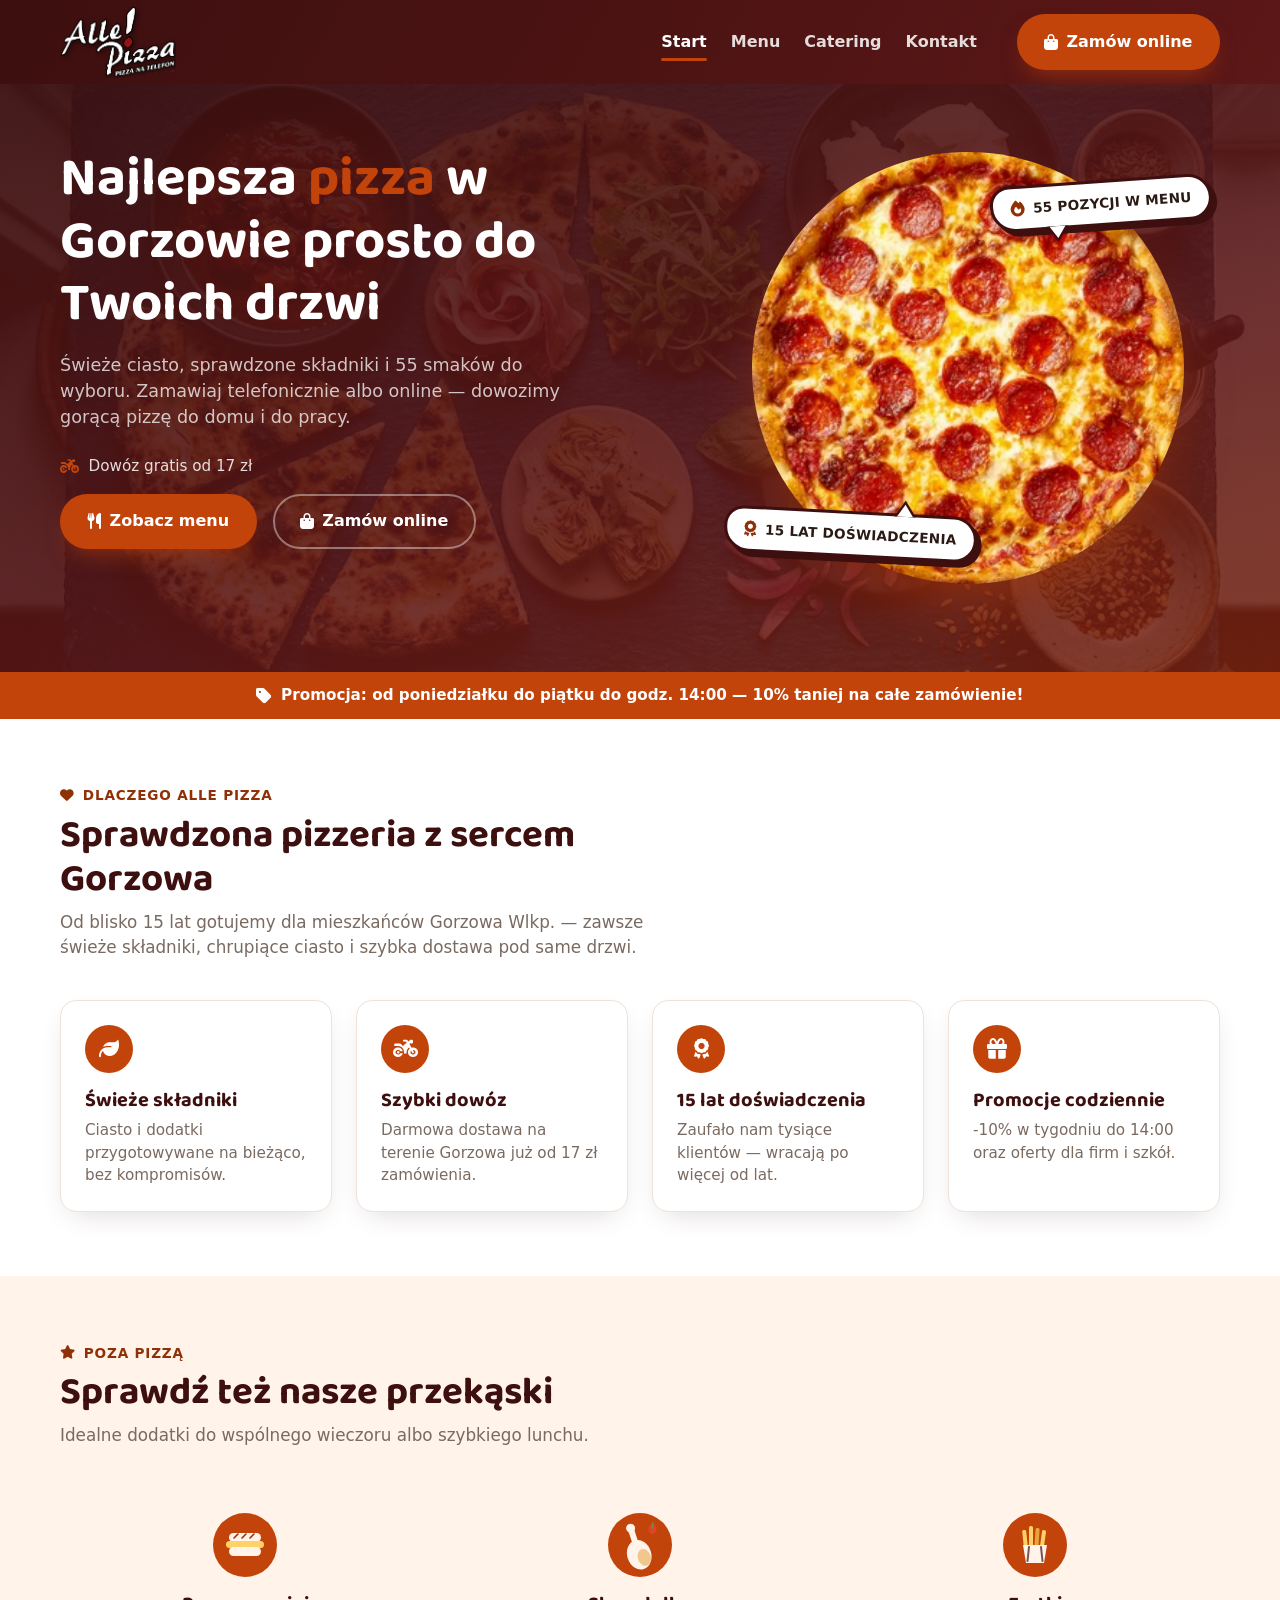
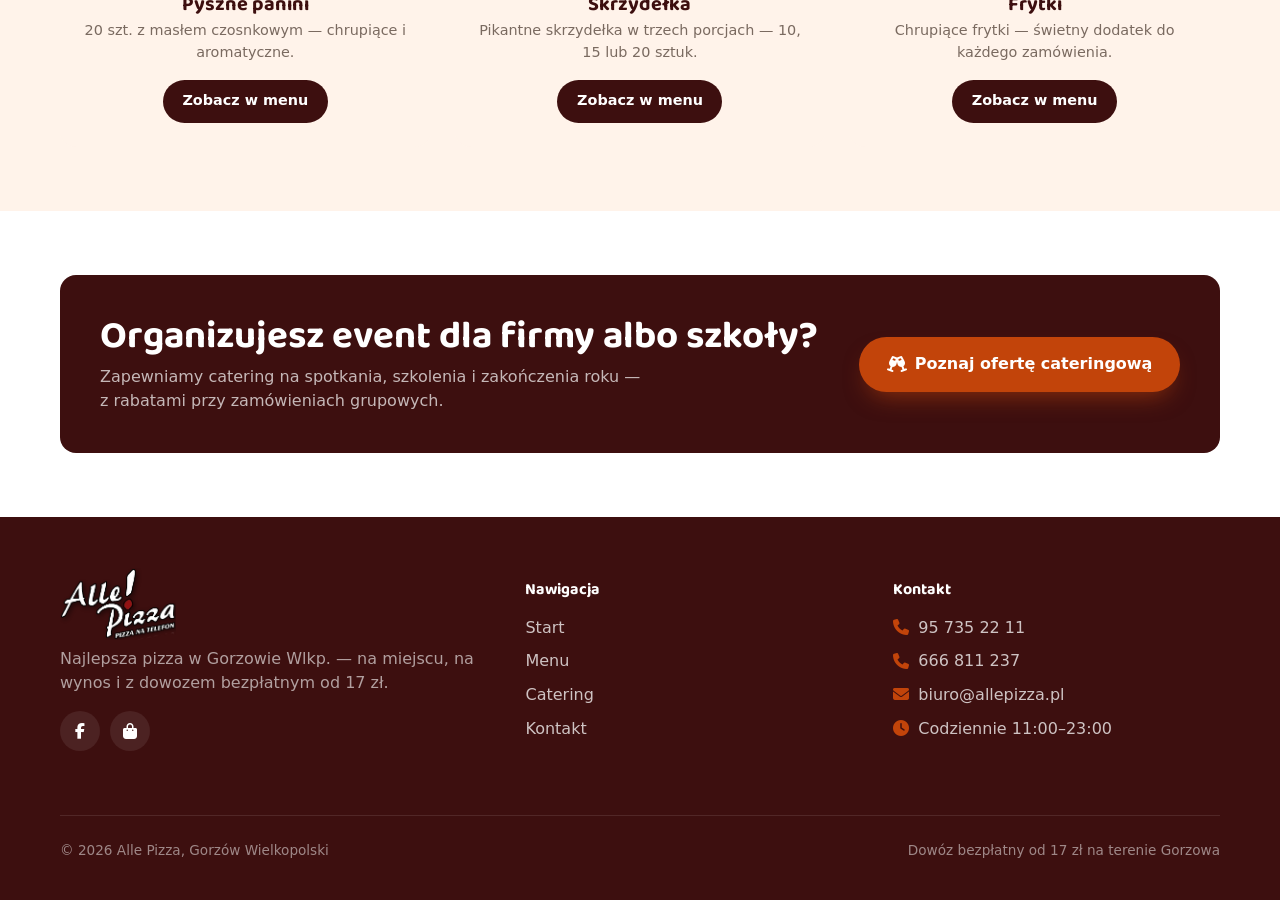
==== commit df29aed8: "Simplify hero facts and clarify daily hours on mobile call bar - Hero: drop the hours/phone fact lin" ====
--- a/index.html
+++ b/index.html
@@ -3,12 +3,28 @@
 <head>
   <meta charset="UTF-8" />
   <meta name="viewport" content="width=device-width, initial-scale=1.0" />
+  <meta name="theme-color" content="#3d0f0f" />
   <title>Alle Pizza Gorzów Wlkp. — najlepsza pizza na dowóz</title>
   <meta
     name="description"
     content="Alle Pizza w Gorzowie Wlkp. — pizza na telefon i online, dowóz gratis od 17 zł, 55 pozycji w menu, 15 lat doświadczenia. Zamów już dziś!"
   />
 
+  <link rel="canonical" href="https://allepizza.pl/" />
+
+  <meta property="og:type" content="website" />
+  <meta property="og:site_name" content="Alle Pizza" />
+  <meta property="og:locale" content="pl_PL" />
+  <meta property="og:url" content="https://allepizza.pl/" />
+  <meta property="og:title" content="Alle Pizza Gorzów Wlkp. — najlepsza pizza na dowóz" />
+  <meta property="og:description" content="Alle Pizza w Gorzowie Wlkp. — pizza na telefon i online, dowóz gratis od 17 zł, 55 pozycji w menu, 15 lat doświadczenia. Zamów już dziś!" />
+  <meta property="og:image" content="https://allepizza.pl/img/pizza-hero-desktop.webp" />
+
+  <meta name="twitter:card" content="summary_large_image" />
+  <meta name="twitter:title" content="Alle Pizza Gorzów Wlkp. — najlepsza pizza na dowóz" />
+  <meta name="twitter:description" content="Alle Pizza w Gorzowie Wlkp. — pizza na telefon i online, dowóz gratis od 17 zł, 55 pozycji w menu, 15 lat doświadczenia. Zamów już dziś!" />
+  <meta name="twitter:image" content="https://allepizza.pl/img/pizza-hero-desktop.webp" />
+
   <link rel="icon" type="image/svg+xml" href="img/favicon.svg" />
   <link rel="icon" type="image/png" sizes="48x48" href="img/favicon-48.png" />
   <link rel="icon" type="image/png" sizes="96x96" href="img/favicon-96.png" />
@@ -16,6 +32,7 @@
 
   <link rel="preconnect" href="https://fonts.googleapis.com" />
   <link rel="preconnect" href="https://fonts.gstatic.com" crossorigin />
+  <link rel="preconnect" href="https://cdnjs.cloudflare.com" crossorigin />
   <link
     href="https://fonts.googleapis.com/css2?family=Baloo+2:wght@600;700;800&display=swap"
     rel="stylesheet"
@@ -29,6 +46,67 @@
   <link rel="stylesheet" href="css/header-nav.css" />
   <link rel="stylesheet" href="css/home.css" />
   <link rel="stylesheet" href="css/footer.css" />
+  <script type="application/ld+json">
+{
+  "@context": "https://schema.org",
+  "@type": "Restaurant",
+  "@id": "https://allepizza.pl/#restaurant",
+  "name": "Alle Pizza",
+  "url": "https://allepizza.pl/",
+  "image": "https://allepizza.pl/img/pizza-hero-desktop.webp",
+  "logo": "https://allepizza.pl/img/logo.webp",
+  "telephone": "+48957352211",
+  "servesCuisine": "Pizza",
+  "priceRange": "PLN 15-70",
+  "address": {
+    "@type": "PostalAddress",
+    "streetAddress": "Okólna 33A",
+    "addressLocality": "Gorzów Wielkopolski",
+    "postalCode": "66-400",
+    "addressCountry": "PL"
+  },
+  "areaServed": {
+    "@type": "City",
+    "name": "Gorzów Wielkopolski"
+  },
+  "openingHoursSpecification": [
+    {
+      "@type": "OpeningHoursSpecification",
+      "dayOfWeek": [
+        "Monday",
+        "Tuesday",
+        "Wednesday",
+        "Thursday",
+        "Friday",
+        "Saturday",
+        "Sunday"
+      ],
+      "opens": "11:00",
+      "closes": "23:00"
+    }
+  ],
+  "hasMenu": "https://allepizza.pl/menu.html",
+  "contactPoint": [
+    {
+      "@type": "ContactPoint",
+      "telephone": "+48957352211",
+      "contactType": "customer service",
+      "areaServed": "PL",
+      "availableLanguage": "Polish"
+    },
+    {
+      "@type": "ContactPoint",
+      "telephone": "+48666811237",
+      "contactType": "customer service",
+      "areaServed": "PL",
+      "availableLanguage": "Polish"
+    }
+  ],
+  "sameAs": [
+    "https://www.facebook.com/pages/ALLE-Pizza/259133014165395"
+  ]
+}
+  </script>
 </head>
 <body>
   <a class="skip-link" href="#main">Przejdź do treści</a>
@@ -50,7 +128,7 @@
 
       <nav class="nav" id="primary-nav" data-nav>
         <ul class="nav__list">
-          <li><a class="nav__link nav__link--active" href="index.html">Start</a></li>
+          <li><a class="nav__link nav__link--active" href="index.html" aria-current="page">Start</a></li>
           <li><a class="nav__link" href="menu.html">Menu</a></li>
           <li><a class="nav__link" href="catering.html">Catering</a></li>
           <li><a class="nav__link" href="kontakt.html">Kontakt</a></li>
@@ -66,7 +144,7 @@
   <div class="mobile-callbar">
     <span class="mobile-callbar__hours">
       <i class="fa-solid fa-clock" aria-hidden="true"></i>
-      Czynne 11:00–23:00
+      Czynne codziennie: 11:00–23:00
     </span>
     <button
       type="button"
@@ -109,6 +187,12 @@
             Świeże ciasto, sprawdzone składniki i 55 smaków do wyboru. Zamawiaj
             telefonicznie albo online — dowozimy gorącą pizzę do domu i do pracy.
           </p>
+          <div class="hero__facts hero__facts--delivery">
+            <span class="hero__fact"
+              ><i class="fa-solid fa-motorcycle" aria-hidden="true"></i> Dowóz gratis
+              od 17 zł</span
+            >
+          </div>
           <div class="hero__actions">
             <a class="btn btn--primary" href="menu.html"
               ><i class="fa-solid fa-utensils" aria-hidden="true"></i> Zobacz menu</a
@@ -120,20 +204,6 @@
               rel="noopener"
               ><i class="fa-solid fa-bag-shopping" aria-hidden="true"></i> Zamów
               online</a
-            >
-          </div>
-          <div class="hero__facts">
-            <span class="hero__fact"
-              ><i class="fa-solid fa-motorcycle" aria-hidden="true"></i> Dowóz gratis
-              od 17 zł</span
-            >
-            <span class="hero__fact"
-              ><i class="fa-solid fa-clock" aria-hidden="true"></i> 11:00–23:00, 7 dni
-              w tygodniu</span
-            >
-            <span class="hero__fact"
-              ><i class="fa-solid fa-phone" aria-hidden="true"></i> 95 735 22 11 /
-              666 811 237</span
             >
           </div>
         </div>
@@ -329,6 +399,15 @@
     </div>
   </footer>
 
+  <button
+    type="button"
+    class="back-to-top"
+    data-back-to-top
+    aria-label="Powrót do góry"
+  >
+    <i class="fa-solid fa-arrow-up" aria-hidden="true"></i>
+  </button>
+
   <script src="js/script.js"></script>
 </body>
 </html>
--- a/css/base.css
+++ b/css/base.css
@@ -321,3 +321,48 @@
 .page-hero p {
   color: rgba(255, 255, 255, 0.7);
 }
+
+/* ===== 09. BACK TO TOP ===== */
+.back-to-top {
+  position: fixed;
+  right: 1.25rem;
+  bottom: 1.5rem;
+  z-index: 80;
+  display: flex;
+  align-items: center;
+  justify-content: center;
+  width: 3rem;
+  height: 3rem;
+  border: none;
+  border-radius: 50%;
+  background: var(--orange);
+  color: var(--white);
+  font-size: 1.1rem;
+  box-shadow: var(--shadow-card);
+  cursor: pointer;
+  opacity: 0;
+  visibility: hidden;
+  transform: translateY(10px);
+  transition: opacity 0.2s ease, transform 0.2s ease, visibility 0.2s, background-color 0.15s ease;
+}
+
+.back-to-top:hover {
+  background: var(--orange-dark);
+}
+
+.back-to-top:focus-visible {
+  outline: 3px solid var(--orange-dark);
+  outline-offset: 2px;
+}
+
+.back-to-top.is-visible {
+  opacity: 1;
+  visibility: visible;
+  transform: translateY(0);
+}
+
+@media (max-width: 640px) {
+  .back-to-top {
+    bottom: 5.5rem;
+  }
+}
--- a/css/home.css
+++ b/css/home.css
@@ -65,6 +65,10 @@
   display: flex;
   flex-wrap: wrap;
   gap: var(--space-md);
+}
+
+.hero__facts--delivery {
+  margin-bottom: var(--space-sm);
 }
 
 .hero__fact {
@@ -349,3 +353,51 @@
     align-items: flex-start;
   }
 }
+
+@media (max-width: 640px) {
+  .hero {
+    padding-block: 0.5rem var(--space-lg);
+  }
+
+  .hero__grid {
+    gap: 0.5rem;
+  }
+
+  .hero__disc {
+    width: 8rem;
+  }
+
+  .hero__chip {
+    padding: 0.4rem 0.75rem;
+    font-size: 0.65rem;
+  }
+
+  .hero h1 {
+    font-size: 1.7rem;
+    margin-bottom: 0.4rem;
+  }
+
+  .hero__lead {
+    font-size: 0.85rem;
+    line-height: 1.4;
+    margin-bottom: 0.75rem;
+  }
+
+  .hero__facts--delivery {
+    margin-bottom: 0.4rem;
+  }
+
+  .hero__facts--delivery .hero__fact {
+    font-size: 0.8rem;
+  }
+
+  .hero__actions {
+    gap: 0.6rem;
+    margin-bottom: var(--space-sm);
+  }
+
+  .hero__actions .btn {
+    padding: 0.7rem 1.4rem;
+    font-size: 0.9rem;
+  }
+}
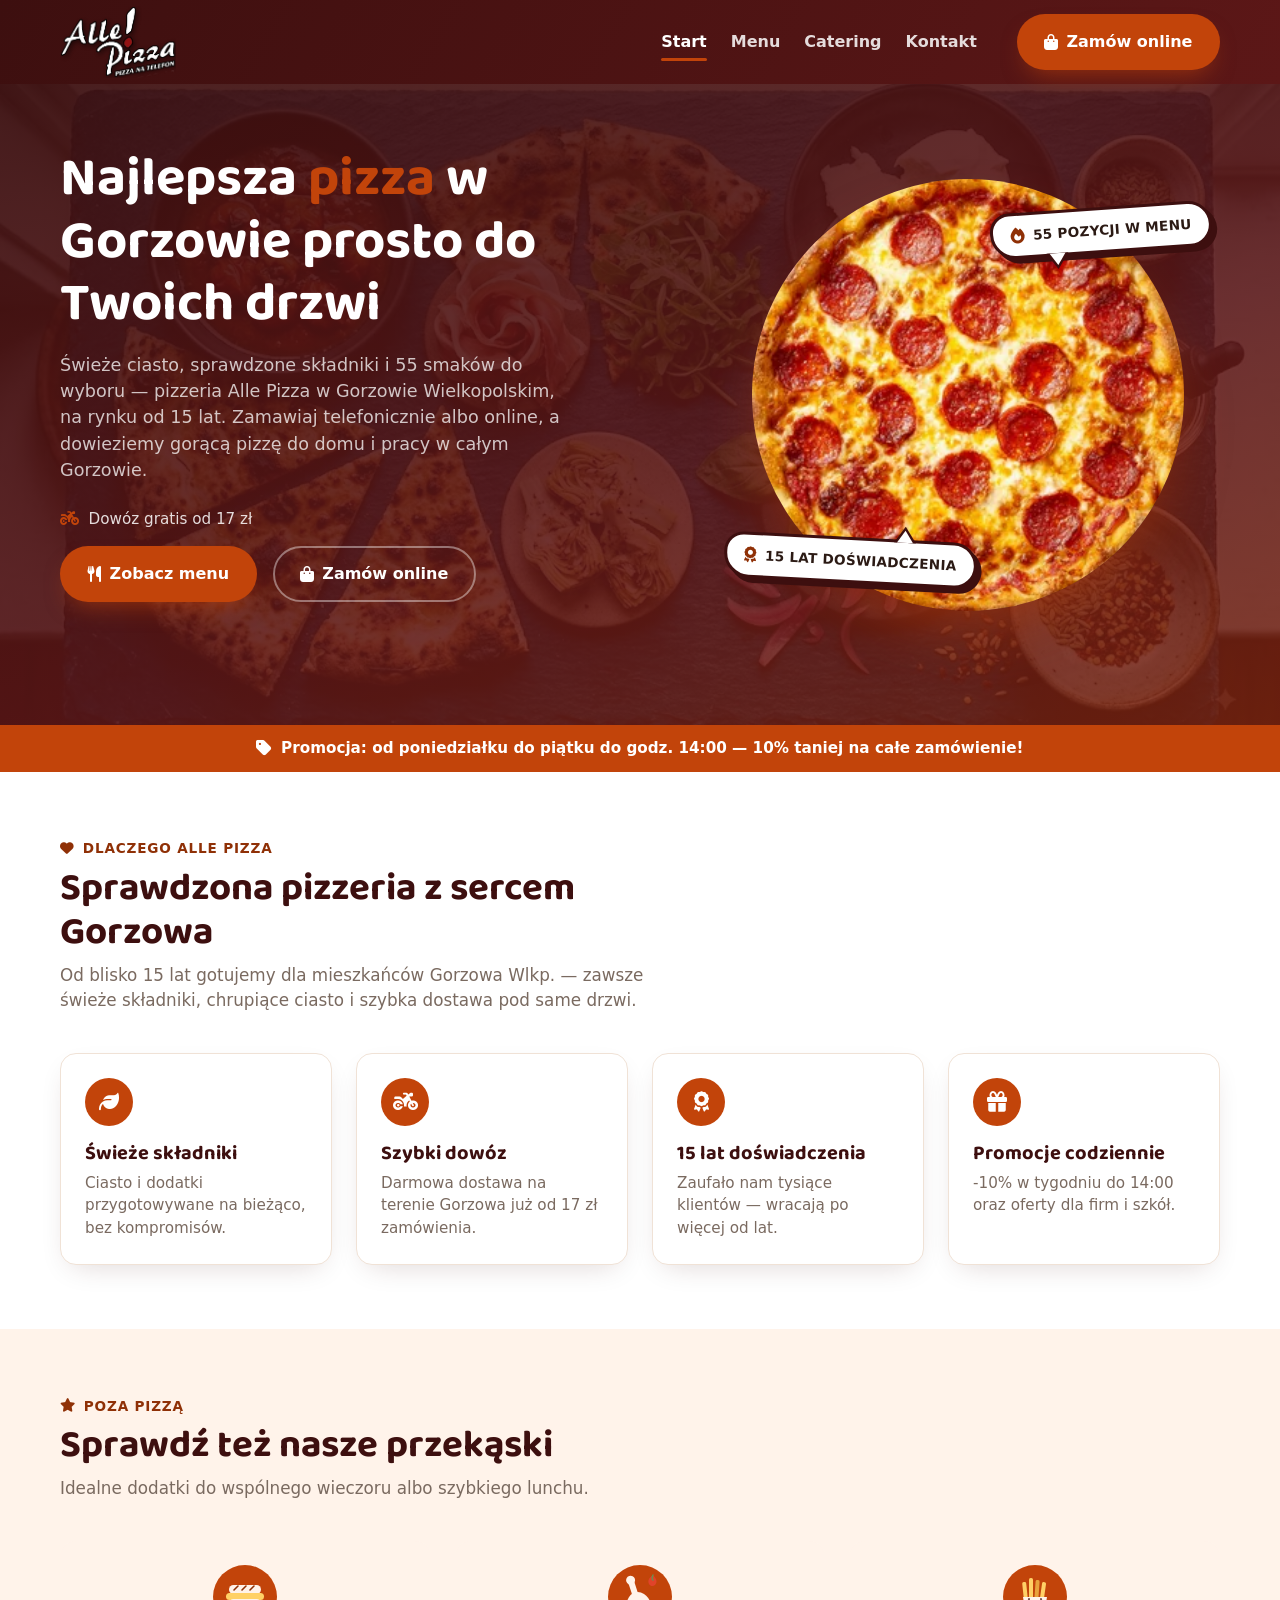
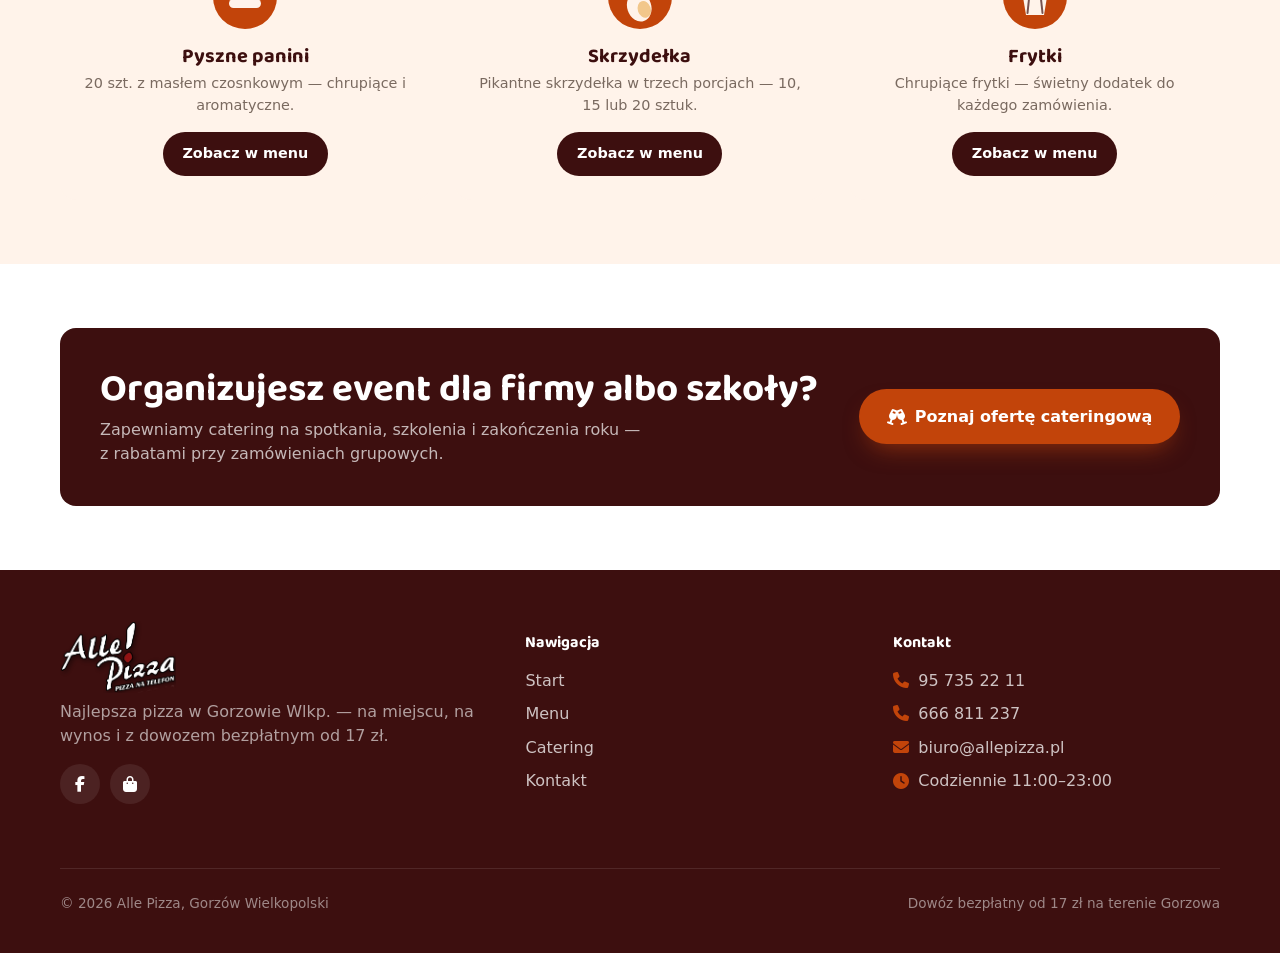
==== commit 68bdecf1: "Expand hero paragraph with local SEO/GEO copy Add the full city name, years in business, and deliver" ====
--- a/index.html
+++ b/index.html
@@ -184,8 +184,10 @@
         <div>
           <h1>Najlepsza <em>pizza</em> w Gorzowie prosto do Twoich drzwi</h1>
           <p class="hero__lead">
-            Świeże ciasto, sprawdzone składniki i 55 smaków do wyboru. Zamawiaj
-            telefonicznie albo online — dowozimy gorącą pizzę do domu i do pracy.
+            Świeże ciasto, sprawdzone składniki i 55 smaków do wyboru —
+            pizzeria Alle Pizza w Gorzowie Wielkopolskim, na rynku od 15 lat.
+            Zamawiaj telefonicznie albo online, a dowieziemy gorącą pizzę do
+            domu i pracy w całym Gorzowie.
           </p>
           <div class="hero__facts hero__facts--delivery">
             <span class="hero__fact"
--- a/css/home.css
+++ b/css/home.css
@@ -356,31 +356,31 @@
 
 @media (max-width: 640px) {
   .hero {
-    padding-block: 0.5rem var(--space-lg);
+    padding-block: 0.25rem var(--space-lg);
   }
 
   .hero__grid {
-    gap: 0.5rem;
+    gap: 0.35rem;
   }
 
   .hero__disc {
-    width: 8rem;
+    width: 7rem;
   }
 
   .hero__chip {
-    padding: 0.4rem 0.75rem;
-    font-size: 0.65rem;
+    padding: 0.35rem 0.65rem;
+    font-size: 0.6rem;
   }
 
   .hero h1 {
-    font-size: 1.7rem;
-    margin-bottom: 0.4rem;
+    font-size: 1.6rem;
+    margin-bottom: 0.3rem;
   }
 
   .hero__lead {
-    font-size: 0.85rem;
-    line-height: 1.4;
-    margin-bottom: 0.75rem;
+    font-size: 0.8rem;
+    line-height: 1.3;
+    margin-bottom: 0.5rem;
   }
 
   .hero__facts--delivery {
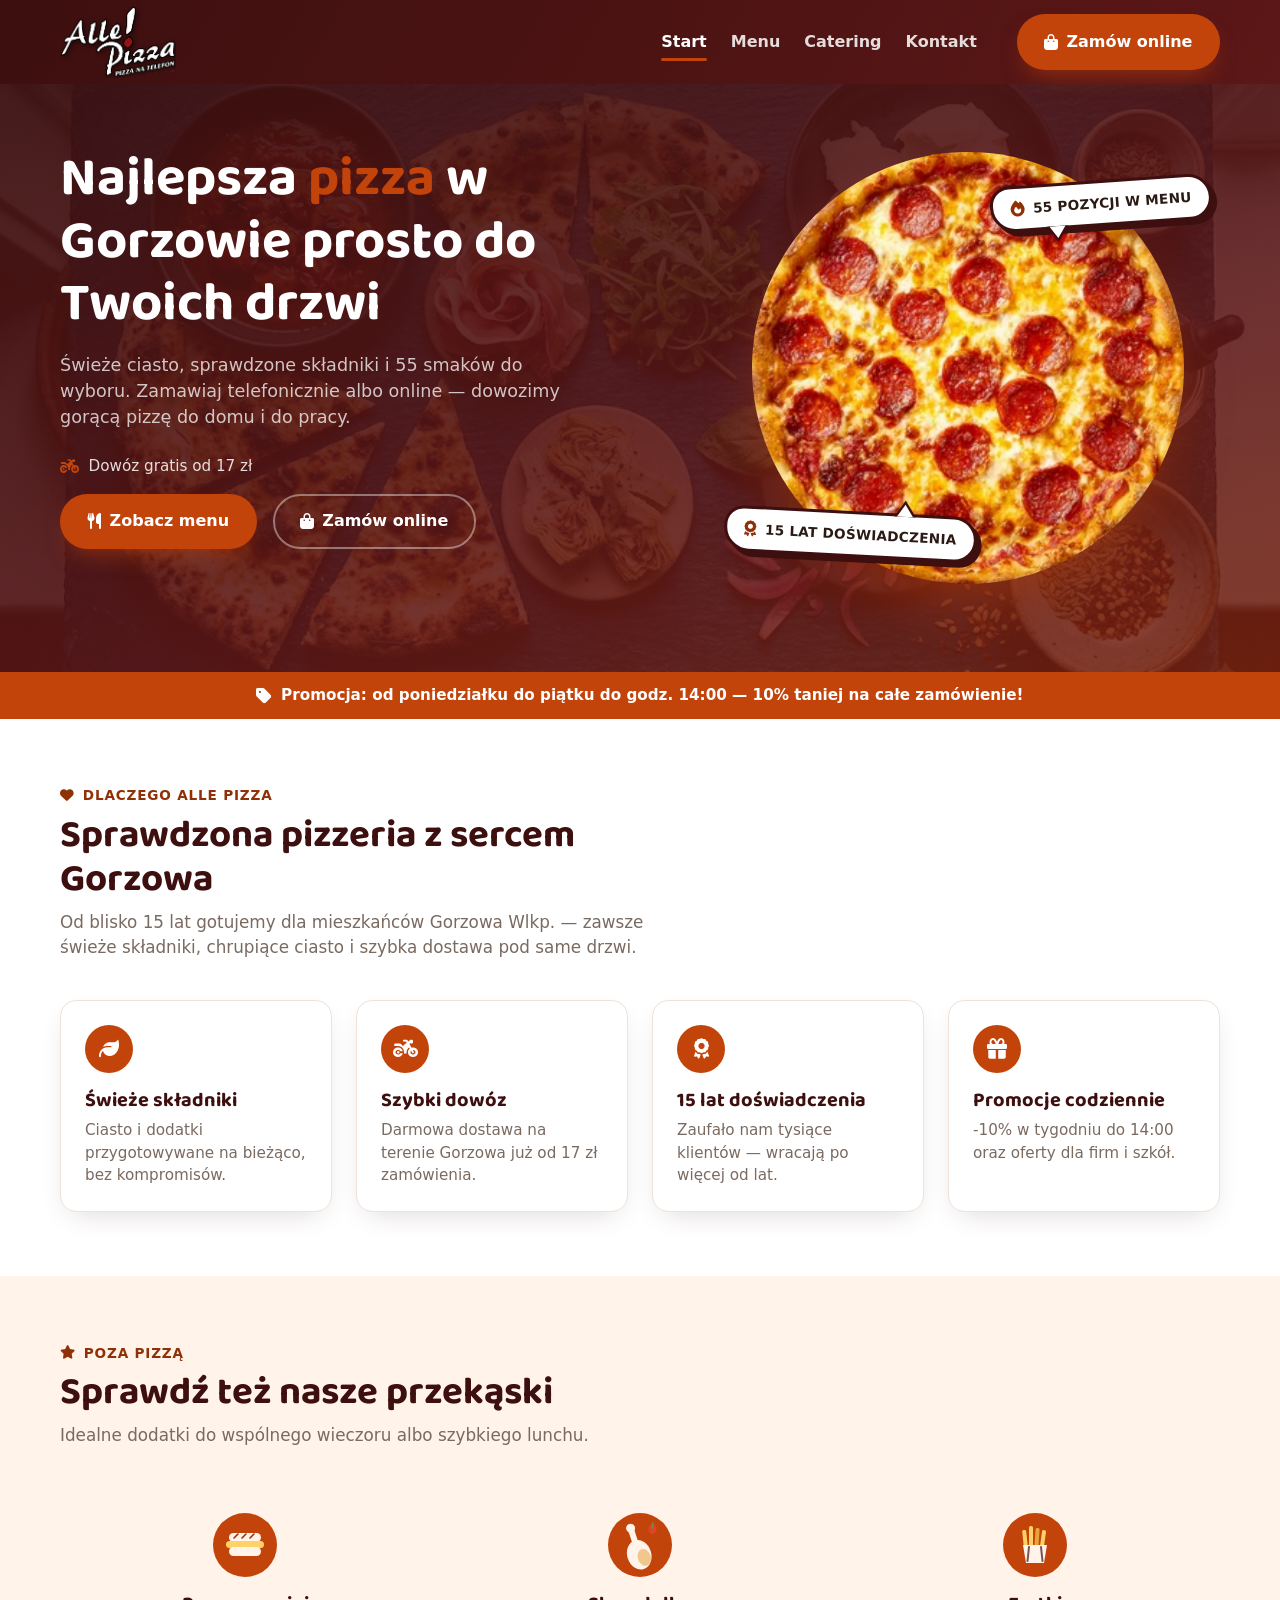
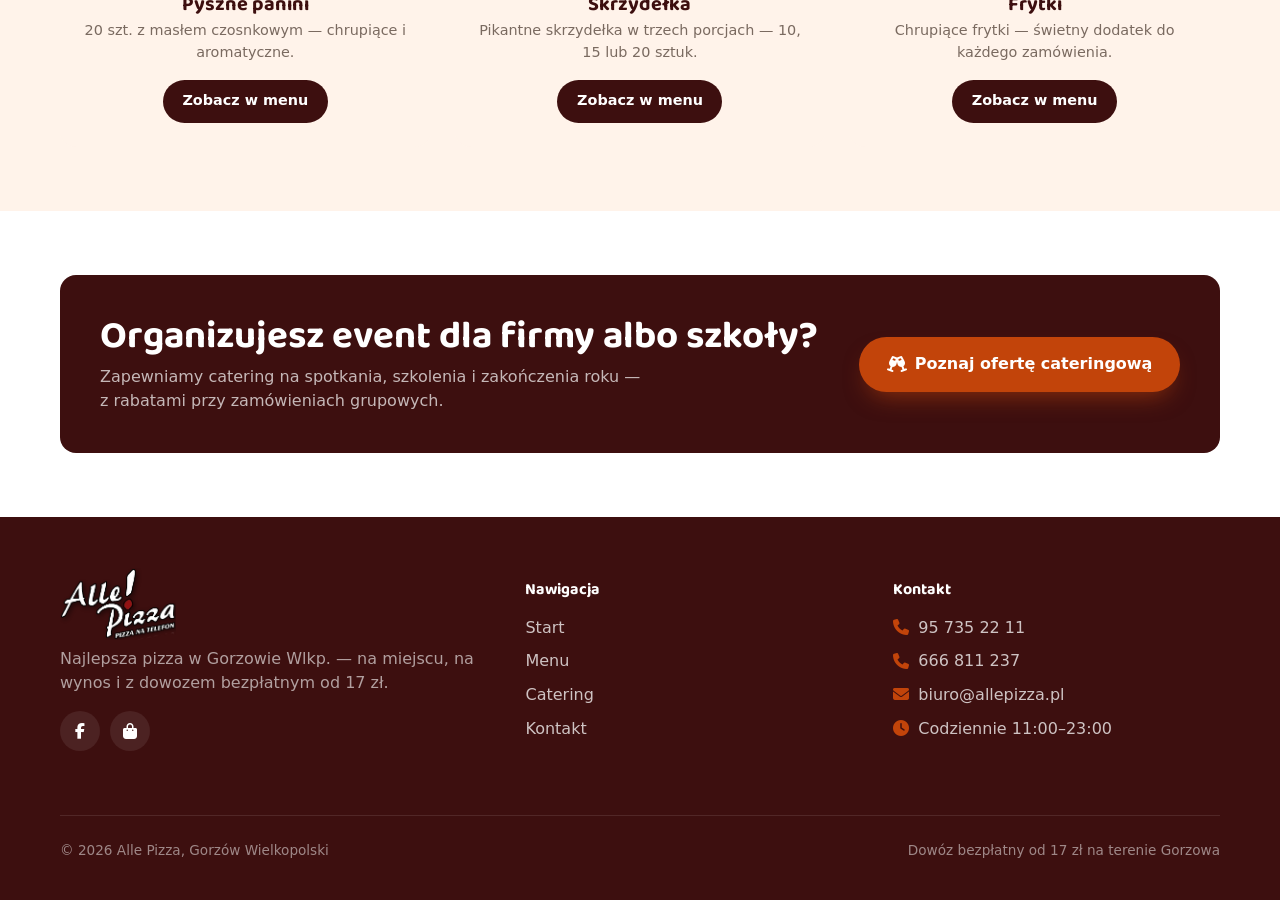
==== commit 69cd3f33: "Revert hero paragraph and viewport-stretch, keep a bigger mobile pizza Roll the hero lead paragraph " ====
--- a/index.html
+++ b/index.html
@@ -184,10 +184,8 @@
         <div>
           <h1>Najlepsza <em>pizza</em> w Gorzowie prosto do Twoich drzwi</h1>
           <p class="hero__lead">
-            Świeże ciasto, sprawdzone składniki i 55 smaków do wyboru —
-            pizzeria Alle Pizza w Gorzowie Wielkopolskim, na rynku od 15 lat.
-            Zamawiaj telefonicznie albo online, a dowieziemy gorącą pizzę do
-            domu i pracy w całym Gorzowie.
+            Świeże ciasto, sprawdzone składniki i 55 smaków do wyboru. Zamawiaj
+            telefonicznie albo online — dowozimy gorącą pizzę do domu i do pracy.
           </p>
           <div class="hero__facts hero__facts--delivery">
             <span class="hero__fact"
--- a/css/home.css
+++ b/css/home.css
@@ -356,31 +356,31 @@
 
 @media (max-width: 640px) {
   .hero {
-    padding-block: 0.25rem var(--space-lg);
+    padding-block: 0.5rem var(--space-lg);
   }
 
   .hero__grid {
-    gap: 0.35rem;
+    gap: 0.5rem;
   }
 
   .hero__disc {
-    width: 7rem;
+    width: 10rem;
   }
 
   .hero__chip {
-    padding: 0.35rem 0.65rem;
-    font-size: 0.6rem;
+    padding: 0.4rem 0.75rem;
+    font-size: 0.65rem;
   }
 
   .hero h1 {
-    font-size: 1.6rem;
-    margin-bottom: 0.3rem;
+    font-size: 1.7rem;
+    margin-bottom: 0.4rem;
   }
 
   .hero__lead {
-    font-size: 0.8rem;
-    line-height: 1.3;
-    margin-bottom: 0.5rem;
+    font-size: 0.85rem;
+    line-height: 1.4;
+    margin-bottom: 0.75rem;
   }
 
   .hero__facts--delivery {
